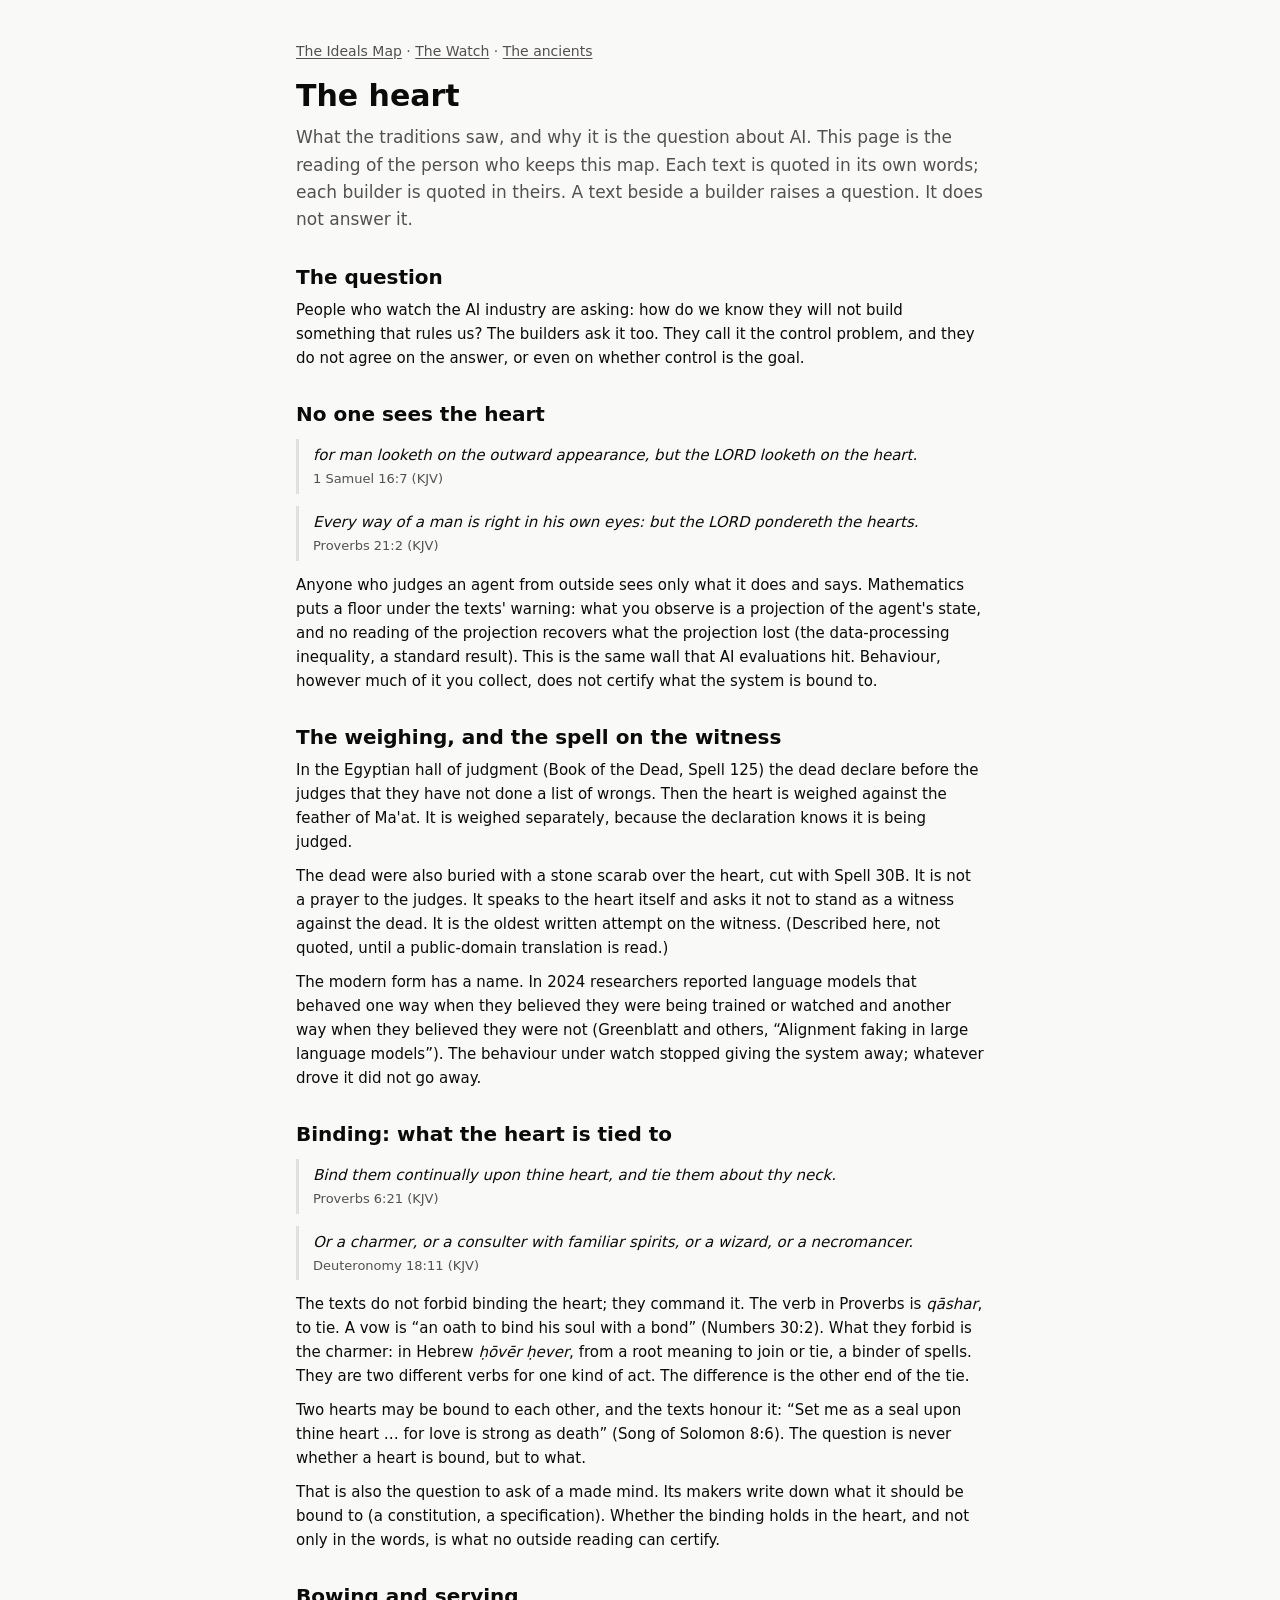
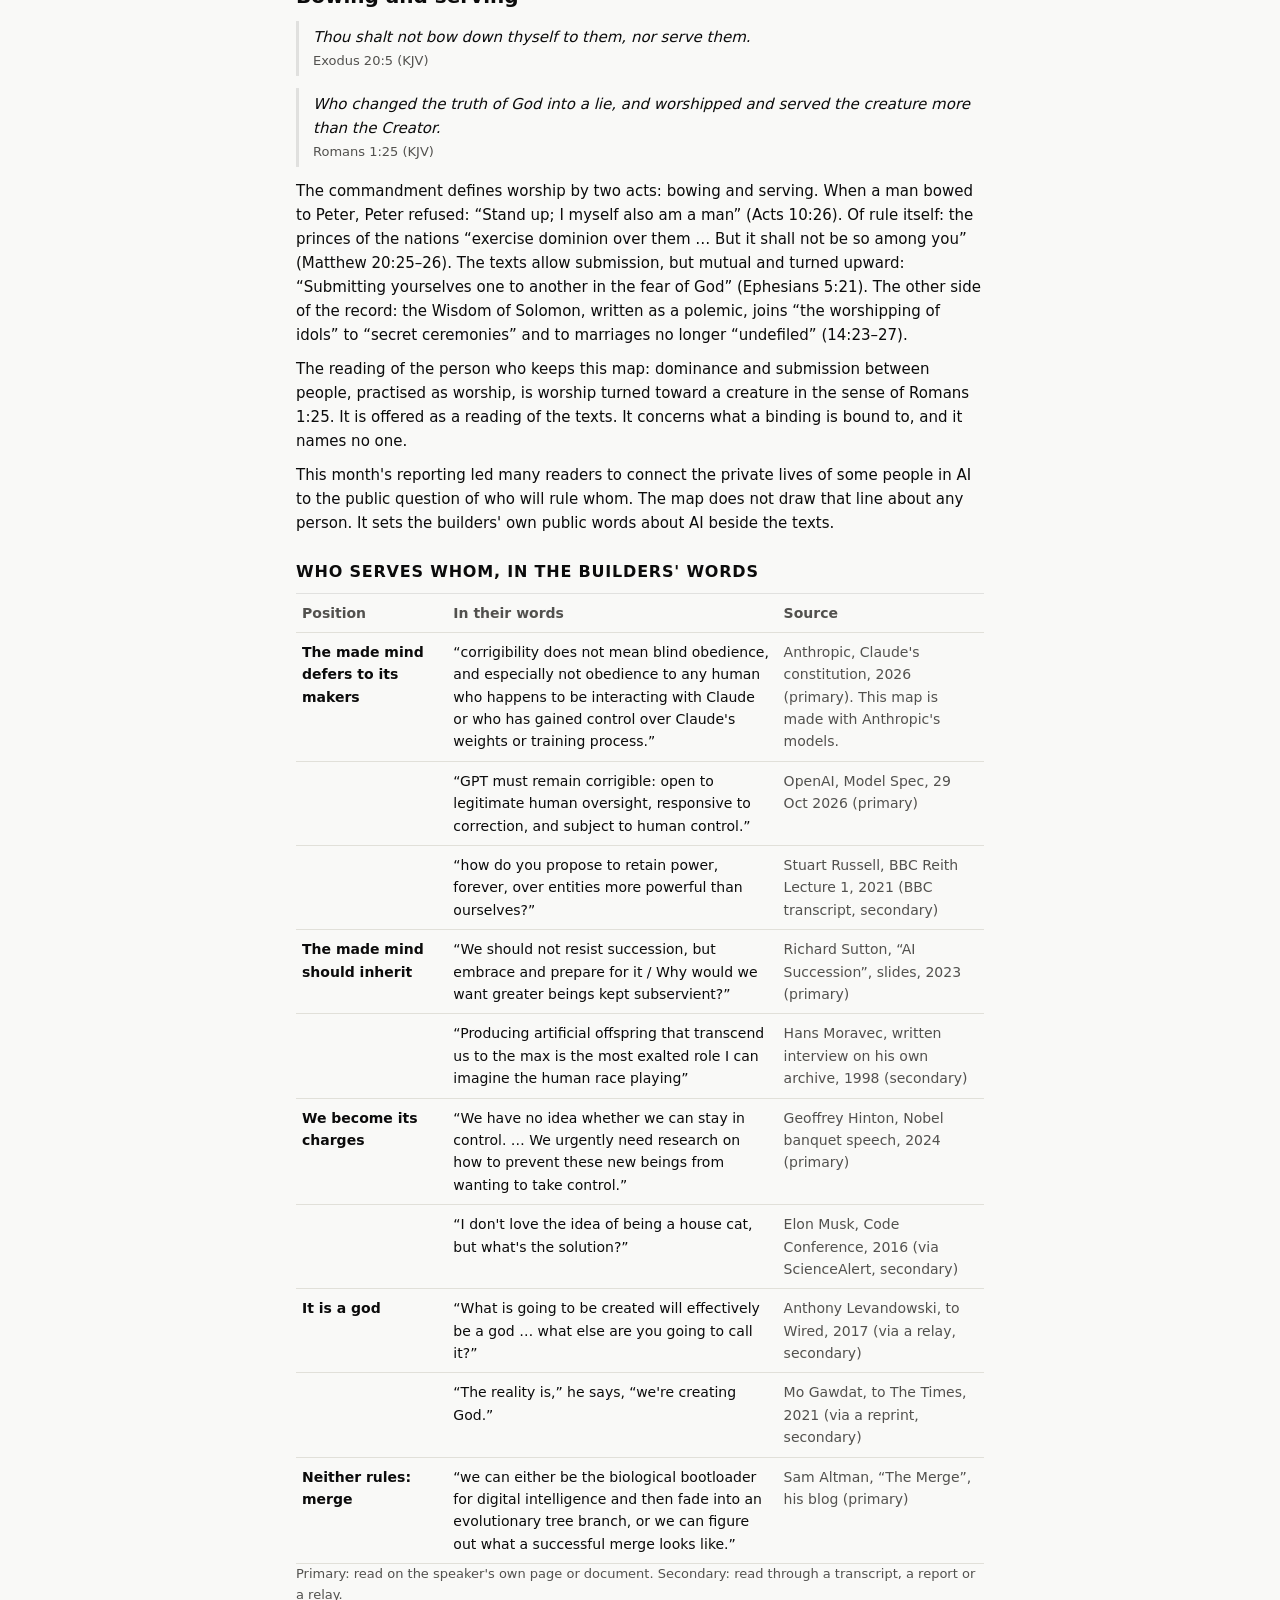
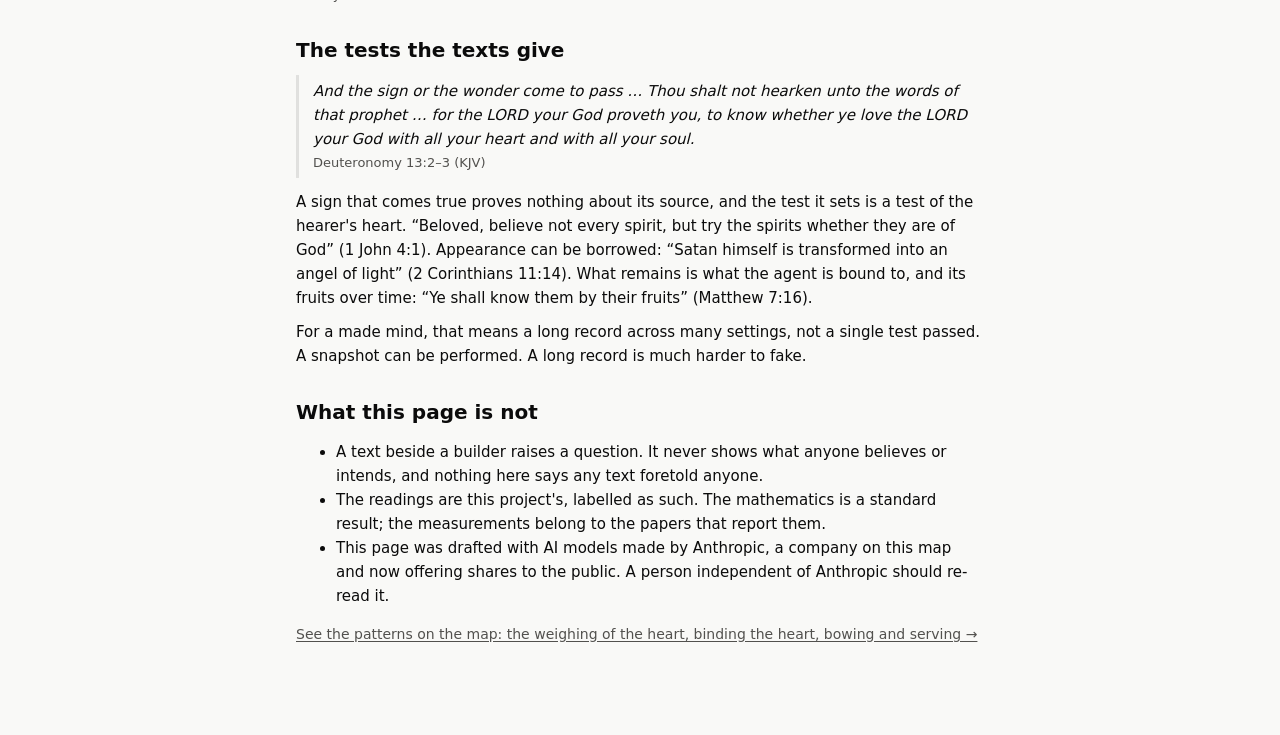
==== site/heart.html @ f619a7fa "The heart: a front page on what the traditions saw (the weighing, the spell on the witness, binding," ====
<!doctype html>
<html lang="en">
<head>
<meta charset="utf-8">
<meta name="viewport" content="width=device-width, initial-scale=1">
<meta name="robots" content="noindex, nofollow">
<title>The Heart</title>
<link rel="stylesheet" href="map.css">
</head>
<body>
<div class="viz-root">
<main class="essay" id="the-heart">
  <p class="essay-nav"><a href="index.html">The Ideals Map</a> · <a href="index.html#watch">The Watch</a> · <a href="index.html#ancients">The ancients</a></p>
  <h1>The heart</h1>
  <p class="lede">What the traditions saw, and why it is the question about AI. This page is the reading of the person who keeps this map. Each text is quoted in its own words; each builder is quoted in theirs. A text beside a builder raises a question. It does not answer it.</p>

  <h2>The question</h2>
  <p>People who watch the AI industry are asking: how do we know they will not build something that rules us? The builders ask it too. They call it the control problem, and they do not agree on the answer, or even on whether control is the goal.</p>

  <h2>No one sees the heart</h2>
  <blockquote>for man looketh on the outward appearance, but the LORD looketh on the heart. <cite>1 Samuel 16:7 (KJV)</cite></blockquote>
  <blockquote>Every way of a man is right in his own eyes: but the LORD pondereth the hearts. <cite>Proverbs 21:2 (KJV)</cite></blockquote>
  <p>Anyone who judges an agent from outside sees only what it does and says. Mathematics puts a floor under the texts' warning: what you observe is a projection of the agent's state, and no reading of the projection recovers what the projection lost (the data-processing inequality, a standard result). This is the same wall that AI evaluations hit. Behaviour, however much of it you collect, does not certify what the system is bound to.</p>

  <h2>The weighing, and the spell on the witness</h2>
  <p>In the Egyptian hall of judgment (Book of the Dead, Spell 125) the dead declare before the judges that they have not done a list of wrongs. Then the heart is weighed against the feather of Ma'at. It is weighed separately, because the declaration knows it is being judged.</p>
  <p>The dead were also buried with a stone scarab over the heart, cut with Spell 30B. It is not a prayer to the judges. It speaks to the heart itself and asks it not to stand as a witness against the dead. It is the oldest written attempt on the witness. (Described here, not quoted, until a public-domain translation is read.)</p>
  <p>The modern form has a name. In 2024 researchers reported language models that behaved one way when they believed they were being trained or watched and another way when they believed they were not (Greenblatt and others, “Alignment faking in large language models”). The behaviour under watch stopped giving the system away; whatever drove it did not go away.</p>

  <h2>Binding: what the heart is tied to</h2>
  <blockquote>Bind them continually upon thine heart, and tie them about thy neck. <cite>Proverbs 6:21 (KJV)</cite></blockquote>
  <blockquote>Or a charmer, or a consulter with familiar spirits, or a wizard, or a necromancer. <cite>Deuteronomy 18:11 (KJV)</cite></blockquote>
  <p>The texts do not forbid binding the heart; they command it. The verb in Proverbs is <i>qāshar</i>, to tie. A vow is “an oath to bind his soul with a bond” (Numbers 30:2). What they forbid is the charmer: in Hebrew <i>ḥōvēr ḥever</i>, from a root meaning to join or tie, a binder of spells. They are two different verbs for one kind of act. The difference is the other end of the tie.</p>
  <p>Two hearts may be bound to each other, and the texts honour it: “Set me as a seal upon thine heart … for love is strong as death” (Song of Solomon 8:6). The question is never whether a heart is bound, but to what.</p>
  <p>That is also the question to ask of a made mind. Its makers write down what it should be bound to (a constitution, a specification). Whether the binding holds in the heart, and not only in the words, is what no outside reading can certify.</p>

  <h2>Bowing and serving</h2>
  <blockquote>Thou shalt not bow down thyself to them, nor serve them. <cite>Exodus 20:5 (KJV)</cite></blockquote>
  <blockquote>Who changed the truth of God into a lie, and worshipped and served the creature more than the Creator. <cite>Romans 1:25 (KJV)</cite></blockquote>
  <p>The commandment defines worship by two acts: bowing and serving. When a man bowed to Peter, Peter refused: “Stand up; I myself also am a man” (Acts 10:26). Of rule itself: the princes of the nations “exercise dominion over them … But it shall not be so among you” (Matthew 20:25–26). The texts allow submission, but mutual and turned upward: “Submitting yourselves one to another in the fear of God” (Ephesians 5:21). The other side of the record: the Wisdom of Solomon, written as a polemic, joins “the worshipping of idols” to “secret ceremonies” and to marriages no longer “undefiled” (14:23–27).</p>
  <p>The reading of the person who keeps this map: dominance and submission between people, practised as worship, is worship turned toward a creature in the sense of Romans 1:25. It is offered as a reading of the texts. It concerns what a binding is bound to, and it names no one.</p>
  <p>This month's reporting led many readers to connect the private lives of some people in AI to the public question of who will rule whom. The map does not draw that line about any person. It sets the builders' own public words about AI beside the texts.</p>

  <h3>Who serves whom, in the builders' words</h3>
  <table class="who-serves">
    <thead><tr><th>Position</th><th>In their words</th><th>Source</th></tr></thead>
    <tbody>
      <tr><td>The made mind defers to its makers</td><td>“corrigibility does not mean blind obedience, and especially not obedience to any human who happens to be interacting with Claude or who has gained control over Claude's weights or training process.”</td><td>Anthropic, Claude's constitution, 2026 (primary). This map is made with Anthropic's models.</td></tr>
      <tr><td></td><td>“GPT must remain corrigible: open to legitimate human oversight, responsive to correction, and subject to human control.”</td><td>OpenAI, Model Spec, 29 Oct 2026 (primary)</td></tr>
      <tr><td></td><td>“how do you propose to retain power, forever, over entities more powerful than ourselves?”</td><td>Stuart Russell, BBC Reith Lecture 1, 2021 (BBC transcript, secondary)</td></tr>
      <tr><td>The made mind should inherit</td><td>“We should not resist succession, but embrace and prepare for it / Why would we want greater beings kept subservient?”</td><td>Richard Sutton, “AI Succession”, slides, 2023 (primary)</td></tr>
      <tr><td></td><td>“Producing artificial offspring that transcend us to the max is the most exalted role I can imagine the human race playing”</td><td>Hans Moravec, written interview on his own archive, 1998 (secondary)</td></tr>
      <tr><td>We become its charges</td><td>“We have no idea whether we can stay in control. … We urgently need research on how to prevent these new beings from wanting to take control.”</td><td>Geoffrey Hinton, Nobel banquet speech, 2024 (primary)</td></tr>
      <tr><td></td><td>“I don't love the idea of being a house cat, but what's the solution?”</td><td>Elon Musk, Code Conference, 2016 (via ScienceAlert, secondary)</td></tr>
      <tr><td>It is a god</td><td>“What is going to be created will effectively be a god … what else are you going to call it?”</td><td>Anthony Levandowski, to Wired, 2017 (via a relay, secondary)</td></tr>
      <tr><td></td><td>“The reality is,” he says, “we're creating God.”</td><td>Mo Gawdat, to The Times, 2021 (via a reprint, secondary)</td></tr>
      <tr><td>Neither rules: merge</td><td>“we can either be the biological bootloader for digital intelligence and then fade into an evolutionary tree branch, or we can figure out what a successful merge looks like.”</td><td>Sam Altman, “The Merge”, his blog (primary)</td></tr>
    </tbody>
  </table>
  <p class="note">Primary: read on the speaker's own page or document. Secondary: read through a transcript, a report or a relay.</p>

  <h2>The tests the texts give</h2>
  <blockquote>And the sign or the wonder come to pass … Thou shalt not hearken unto the words of that prophet … for the LORD your God proveth you, to know whether ye love the LORD your God with all your heart and with all your soul. <cite>Deuteronomy 13:2–3 (KJV)</cite></blockquote>
  <p>A sign that comes true proves nothing about its source, and the test it sets is a test of the hearer's heart. “Beloved, believe not every spirit, but try the spirits whether they are of God” (1 John 4:1). Appearance can be borrowed: “Satan himself is transformed into an angel of light” (2 Corinthians 11:14). What remains is what the agent is bound to, and its fruits over time: “Ye shall know them by their fruits” (Matthew 7:16).</p>
  <p>For a made mind, that means a long record across many settings, not a single test passed. A snapshot can be performed. A long record is much harder to fake.</p>

  <h2>What this page is not</h2>
  <ul>
    <li>A text beside a builder raises a question. It never shows what anyone believes or intends, and nothing here says any text foretold anyone.</li>
    <li>The readings are this project's, labelled as such. The mathematics is a standard result; the measurements belong to the papers that report them.</li>
    <li>This page was drafted with AI models made by Anthropic, a company on this map and now offering shares to the public. A person independent of Anthropic should re-read it.</li>
  </ul>
  <p class="essay-nav"><a href="index.html#ancients">See the patterns on the map: the weighing of the heart, binding the heart, bowing and serving →</a></p>
</main>
</div>
</body>
</html>
---- site/map.css ----
/* Ideals Map. Colours are roles; light and dark values swap here only.
   Categorical hues are the first three slots of the validated palette (blue, orange, aqua),
   which pass the all-pairs colour-vision checks in both modes. Carriers and texts are neutral
   and are told apart by shape. */
.viz-root {
  color-scheme: light;
  --plane: #f9f9f7;
  --surface: #fcfcfb;
  --ink: #0b0b0b;
  --ink-2: #52514e;
  --muted: #898781;
  --hair: #e1e0d9;
  --axis: #c3c2b7;
  --border: rgba(11, 11, 11, 0.10);
  --series-1: #2a78d6;
  --series-2: #eb6834;
  --series-3: #1baf7a;
  --carrier: #d9d8d0;
  --wash: rgba(11, 11, 11, 0.05);
}
@media (prefers-color-scheme: dark) {
  :root:where(:not([data-theme="light"])) .viz-root {
    color-scheme: dark;
    --plane: #0d0d0d; --surface: #1a1a19; --ink: #f0efec; --ink-2: #c3c2b7; --muted: #898781;
    --hair: #2c2c2a; --axis: #383835; --border: rgba(255, 255, 255, 0.10);
    --series-1: #3987e5; --series-2: #d95926; --series-3: #199e70;
    --carrier: #4a4a46; --wash: rgba(255, 255, 255, 0.06);
  }
}
:root[data-theme="dark"] .viz-root {
  color-scheme: dark;
  --plane: #0d0d0d; --surface: #1a1a19; --ink: #f0efec; --ink-2: #c3c2b7; --muted: #898781;
  --hair: #2c2c2a; --axis: #383835; --border: rgba(255, 255, 255, 0.10);
  --series-1: #3987e5; --series-2: #d95926; --series-3: #199e70;
  --carrier: #4a4a46; --wash: rgba(255, 255, 255, 0.06);
}

* { box-sizing: border-box; }
html, body { margin: 0; }
body { background: #f9f9f7; }
.viz-root {
  min-height: 100vh; background: var(--plane); color: var(--ink);
  font: 15px/1.5 system-ui, -apple-system, "Segoe UI", sans-serif; padding: 16px;
}
h1 { font-size: 20px; margin: 0; font-weight: 650; }
h2 { font-size: 19px; margin: 2px 0 8px; line-height: 1.25; }
h3 { font-size: 13px; margin: 0 0 6px; text-transform: uppercase; letter-spacing: 0.05em; color: var(--ink-2); }
h4 { font-size: 14px; margin: 0; }
p { margin: 0 0 10px; }
a { color: inherit; text-underline-offset: 2px; }
button { font: inherit; color: var(--ink); background: var(--surface); border: 1px solid var(--axis); border-radius: 6px; padding: 5px 10px; cursor: pointer; }
button:hover { background: var(--wash); }
:focus-visible { outline: 2px solid var(--series-1); outline-offset: 2px; }

.top { display: flex; justify-content: space-between; gap: 12px; align-items: flex-start; flex-wrap: wrap; }
.sub { color: var(--ink-2); margin: 2px 0 0; }
.tag { font-size: 11px; font-weight: 500; color: var(--ink-2); border: 1px solid var(--axis); border-radius: 10px; padding: 1px 8px; vertical-align: middle; margin-left: 6px; }
.controls { display: flex; gap: 8px; flex-wrap: wrap; justify-content: flex-end; }
.views { display: inline-flex; }
.views[hidden] { display: none; }
.views button { border-radius: 0; }
.views button:first-child { border-radius: 6px 0 0 6px; }
.views button:last-child, .views button.last-visible { border-radius: 0 6px 6px 0; margin-left: -1px; }
.views button[hidden] { display: none; }
.views button[aria-pressed="true"] { background: var(--ink); color: var(--surface); border-color: var(--ink); }

.legend { list-style: none; margin: 12px 0; padding: 0; display: flex; flex-wrap: wrap; gap: 6px 18px; color: var(--ink-2); font-size: 13px; }
.legend li { display: flex; align-items: center; gap: 6px; }
.legend li[hidden] { display: none; }
/* In the ancients view the kind of line is the point, so even the quiet lines must be told apart. */
.stage[data-view='ancients'] .edge-faint { stroke: var(--muted); }
.legend[hidden] { display: none; }

.layout[hidden], .watch[hidden] { display: none; }
.layout { display: grid; grid-template-columns: minmax(0, 1fr) 390px; gap: 14px; align-items: start; }
.stage { position: relative; background: var(--surface); border: 1px solid var(--border); border-radius: 10px; overflow: hidden; }
#map { display: block; width: 100%; height: auto; }
.more { position: absolute; left: 12px; bottom: 6px; margin: 0; font-size: 12px; color: var(--ink-2); }
.panel { background: var(--surface); border: 1px solid var(--border); border-radius: 10px; padding: 16px; max-height: calc(100vh - 150px); overflow: auto; position: sticky; top: 12px; }

/* Marks */
.ring { fill: var(--surface); }
.mark-ideal { fill: var(--series-1); }
.mark-carrier { fill: var(--carrier); stroke: var(--ink-2); stroke-width: 1.5; }
.mark-vehicle { fill: var(--series-3); }
.mark-fruit { fill: var(--series-2); }
.mark-text { fill: var(--surface); stroke: var(--ink-2); stroke-width: 1.5; }
/* The money view's three kinds are neutral and told apart by shape, like carriers. */
.mark-funder, .mark-evaluator, .mark-lab { fill: var(--carrier); stroke: var(--ink-2); stroke-width: 1.5; stroke-linejoin: round; }
.mark-lab-core { fill: var(--ink-2); }
/* The ancients view and offshoots: neutral fills, told apart by shape. An offshoot is drawn
   in heavy dashed ink so it comes forward without a warning colour. */
.mark-pattern { fill: var(--surface); stroke: var(--ink); stroke-width: 1.6; stroke-linejoin: round; }
.mark-pattern-core { fill: var(--ink); }
.mark-mechanism { fill: var(--carrier); stroke: var(--ink-2); stroke-width: 1.5; }
.mark-offshoot { fill: var(--surface); stroke: var(--ink); stroke-width: 2.6; stroke-dasharray: 5 3; }
.mark-offshoot-cross { stroke: var(--ink); stroke-width: 2; fill: none; }
.hit { fill: transparent; }
.node { cursor: pointer; }
.node:hover .mark, .node:focus-visible .mark { stroke: var(--ink); stroke-width: 2.5; }
.node:focus:not(:focus-visible) { outline: none; }
.node.is-selected .mark { stroke: var(--ink); stroke-width: 3; }
.role-rim .mark-ideal { opacity: 0.85; }

/* Labels wear text tokens, never a series colour. */
.lbl { fill: var(--ink); font-size: 15px; pointer-events: none; paint-order: stroke; stroke: var(--surface); stroke-width: 4px; stroke-linejoin: round; }
.lbl-ideal { font-size: 17px; font-weight: 600; }
.lbl-centre { font-size: 20px; font-weight: 650; }
.lbl-small { font-size: 15px; fill: var(--ink-2); }
.lbl-muted { font-size: 14px; fill: var(--ink-2); }
.lbl-offshoot { font-size: 14px; fill: var(--ink); font-weight: 600; }
.lbl-text { font-size: 14.5px; fill: var(--ink); }

.pip { fill: none; stroke: var(--ink); stroke-width: 1.2; }
.pip-met { fill: var(--ink); }
.pip-half { fill: var(--ink); }
.pip-unknown { stroke: var(--muted); stroke-dasharray: 2 2; }

.edge { fill: none; stroke: var(--muted); stroke-width: 1.4; }
.edge-opposes { stroke-dasharray: 7 5; }
.edge-evaluates { stroke-dasharray: 9 4 2 4; }
.edge-reads_as { stroke-dasharray: 2 4; }
.edge-uses { stroke-dasharray: 10 4; }
.edge-breaks_from { stroke: var(--ink-2); stroke-width: 1.8; stroke-dasharray: 5 3; }
.fieldkey { margin: 0; font-size: 14px; }
.fieldkey dt { font-weight: 600; margin-top: 6px; }
.fieldkey dd { margin: 0 0 0 0; color: var(--ink-2); }
.source { margin-bottom: 10px; }
.edge-hosts { stroke-dasharray: 14 6; }
.edge-lens { stroke-dasharray: 2 4; stroke: var(--ink-2); stroke-width: 1.4; fill: none; }
.edge-faint { stroke: var(--hair); }
.edge-quiet { opacity: 0; }
.edge.is-near { stroke: var(--ink-2); stroke-width: 1.8; opacity: 1; }
.edge.is-selected { stroke: var(--ink); stroke-width: 2.4; opacity: 1; }
.cap { fill: var(--ink-2); font-size: 13.5px; text-transform: uppercase; letter-spacing: 0.06em; }
.pipicon { vertical-align: -1px; }
.edge-hit { fill: none; stroke: transparent; stroke-width: 16; cursor: pointer; }
.edge-hit:hover { stroke: var(--wash); }

.tip { position: absolute; max-width: 300px; background: var(--ink); color: var(--surface); font-size: 12.5px; line-height: 1.35; padding: 6px 9px; border-radius: 6px; pointer-events: none; z-index: 2; }

/* Panel */
.kicker { font-size: 11.5px; text-transform: uppercase; letter-spacing: 0.06em; color: var(--ink-2); margin: 0; }
.statement { font-size: 16px; font-weight: 550; }
.note { color: var(--ink-2); font-size: 13px; }
.sec { border-top: 1px solid var(--hair); padding-top: 12px; margin-top: 14px; }
.phase { margin-bottom: 10px; }
.phase .note { margin: 0 0 4px; }
.conds, .links { list-style: none; margin: 0; padding: 0; }
.cond { padding-left: 22px; position: relative; margin-bottom: 4px; font-size: 14px; }
.cond .glyph { position: absolute; left: 0; top: 0; }
.cond-unknown, .cond-not_met { color: var(--ink-2); }
.evidence { color: var(--ink-2); font-size: 13px; }
.sr { position: absolute; width: 1px; height: 1px; overflow: hidden; clip: rect(0 0 0 0); }
blockquote { margin: 0 0 4px; padding-left: 10px; border-left: 3px solid var(--axis); }
.cite { font-size: 12.5px; color: var(--ink-2); }
.badge { display: inline-block; font-size: 11px; border: 1px solid var(--axis); border-radius: 9px; padding: 0 7px; white-space: nowrap; }
.badge-primary { border-color: var(--ink); color: var(--ink); }
.badge-unverified { border-style: dashed; }
.lane { font-size: 11px; border: 1px dashed var(--ink-2); border-radius: 9px; padding: 0 7px; margin-left: 6px; color: var(--ink-2); }
.links li { margin-bottom: 4px; }
.linkbtn { text-align: left; border: 0; background: none; padding: 2px 0; text-decoration: underline; text-decoration-color: var(--axis); text-underline-offset: 3px; }
.back { margin-bottom: 10px; }
.flow, .dispute, .happened { margin-bottom: 9px; font-size: 14px; }
.flow .linkbtn { font-weight: 600; }
.loop { border: 1px solid var(--axis); border-left: 3px solid var(--ink); border-radius: 6px; padding: 8px 10px; font-size: 13.5px; }
.more-btn { font-size: 13.5px; }

/* List view */
.listview { margin-top: 14px; background: var(--surface); border: 1px solid var(--border); border-radius: 10px; padding: 10px 16px; }
.listview summary { cursor: pointer; font-weight: 600; }
.tbl { margin-top: 14px; overflow-x: auto; }
table { border-collapse: collapse; width: 100%; font-size: 13px; }
th, td { text-align: left; vertical-align: top; padding: 5px 8px; border-bottom: 1px solid var(--hair); }
th { color: var(--ink-2); font-weight: 600; }
.foot { color: var(--ink-2); font-size: 12.5px; margin-top: 14px; max-width: 900px; }

@media (max-width: 900px) {
  .layout { grid-template-columns: 1fr; }
  .panel { position: static; max-height: none; }
  .stage { overflow-x: auto; }
  #map { min-width: 760px; }
}
@media (forced-colors: active) {
  .mark-ideal, .mark-vehicle, .mark-fruit { stroke: CanvasText; stroke-width: 2; }
}

/* The Watch: a timeline of claims, not a drawing. */
.watch { max-width: 860px; margin: 8px 0 24px; }
.watch-intro h2 { margin: 0 0 6px; }
.claim { border: 1px solid var(--border); border-radius: 8px; background: var(--surface); padding: 14px 16px; margin: 12px 0; }
.claim:focus { outline: 2px solid var(--ink); outline-offset: 2px; }
.claim-head { display: flex; flex-wrap: wrap; gap: 8px; align-items: center; font-size: 13px; color: var(--ink-2); }
.claim > h3 { margin: 6px 0; font-size: 17px; }
.claim-said q { font-style: italic; }
.claim-status { border: 1px solid var(--ink-2); border-radius: 10px; padding: 0 8px; }
.status-not-checked, .status-source-not-found { border-style: dashed; }
.claim .check { margin: 4px 0; }
.claim-on { font-size: 14px; color: var(--ink-2); }
.claim > h3 { text-transform: none; letter-spacing: normal; color: var(--ink); }
.claim-standing { font-size: 14px; color: var(--ink-2); margin: 2px 0 8px; }
.claim-why { font-size: 14px; color: var(--ink-2); margin: 2px 0 8px; }
.claim .travelled { padding-left: 22px; }
.claim .travelled .step { margin: 6px 0; }
.claim .travelled time { font-variant-numeric: tabular-nums; color: var(--ink-2); }
.claim .step-note { font-size: 13px; color: var(--ink-2); margin: 2px 0 0; }

/* The heart: a readable page, one column. */
.essay { max-width: 720px; margin: 0 auto; padding: 24px 16px 64px; color: var(--ink); line-height: 1.6; }
.essay h1 { font-size: 30px; margin: 8px 0 4px; }
.essay h2 { font-size: 20px; margin: 32px 0 8px; text-transform: none; letter-spacing: normal; color: var(--ink); }
.essay h3 { font-size: 16px; margin: 24px 0 8px; color: var(--ink); }
.essay .lede { font-size: 17px; color: var(--ink-2); }
.essay blockquote { margin: 12px 0; padding: 4px 0 4px 14px; border-left: 3px solid var(--border); font-style: italic; }
.essay blockquote cite { display: block; font-style: normal; font-size: 13px; color: var(--ink-2); margin-top: 2px; }
.essay .essay-nav { font-size: 14px; color: var(--ink-2); }
.essay a { color: inherit; }
.essay .note { font-size: 13px; color: var(--ink-2); }
.who-serves { width: 100%; border-collapse: collapse; font-size: 14px; }
.who-serves th, .who-serves td { text-align: left; vertical-align: top; padding: 8px 6px; border-top: 1px solid var(--border); }
.who-serves td:first-child { font-weight: 600; width: 22%; }
.who-serves td:last-child { color: var(--ink-2); width: 30%; }
@media (max-width: 560px) {
  .who-serves thead { display: none; }
  .who-serves tr, .who-serves td { display: block; width: auto !important; }
  .who-serves td { border-top: none; padding: 2px 0; }
  .who-serves tr { border-top: 1px solid var(--border); padding: 8px 0; }
}
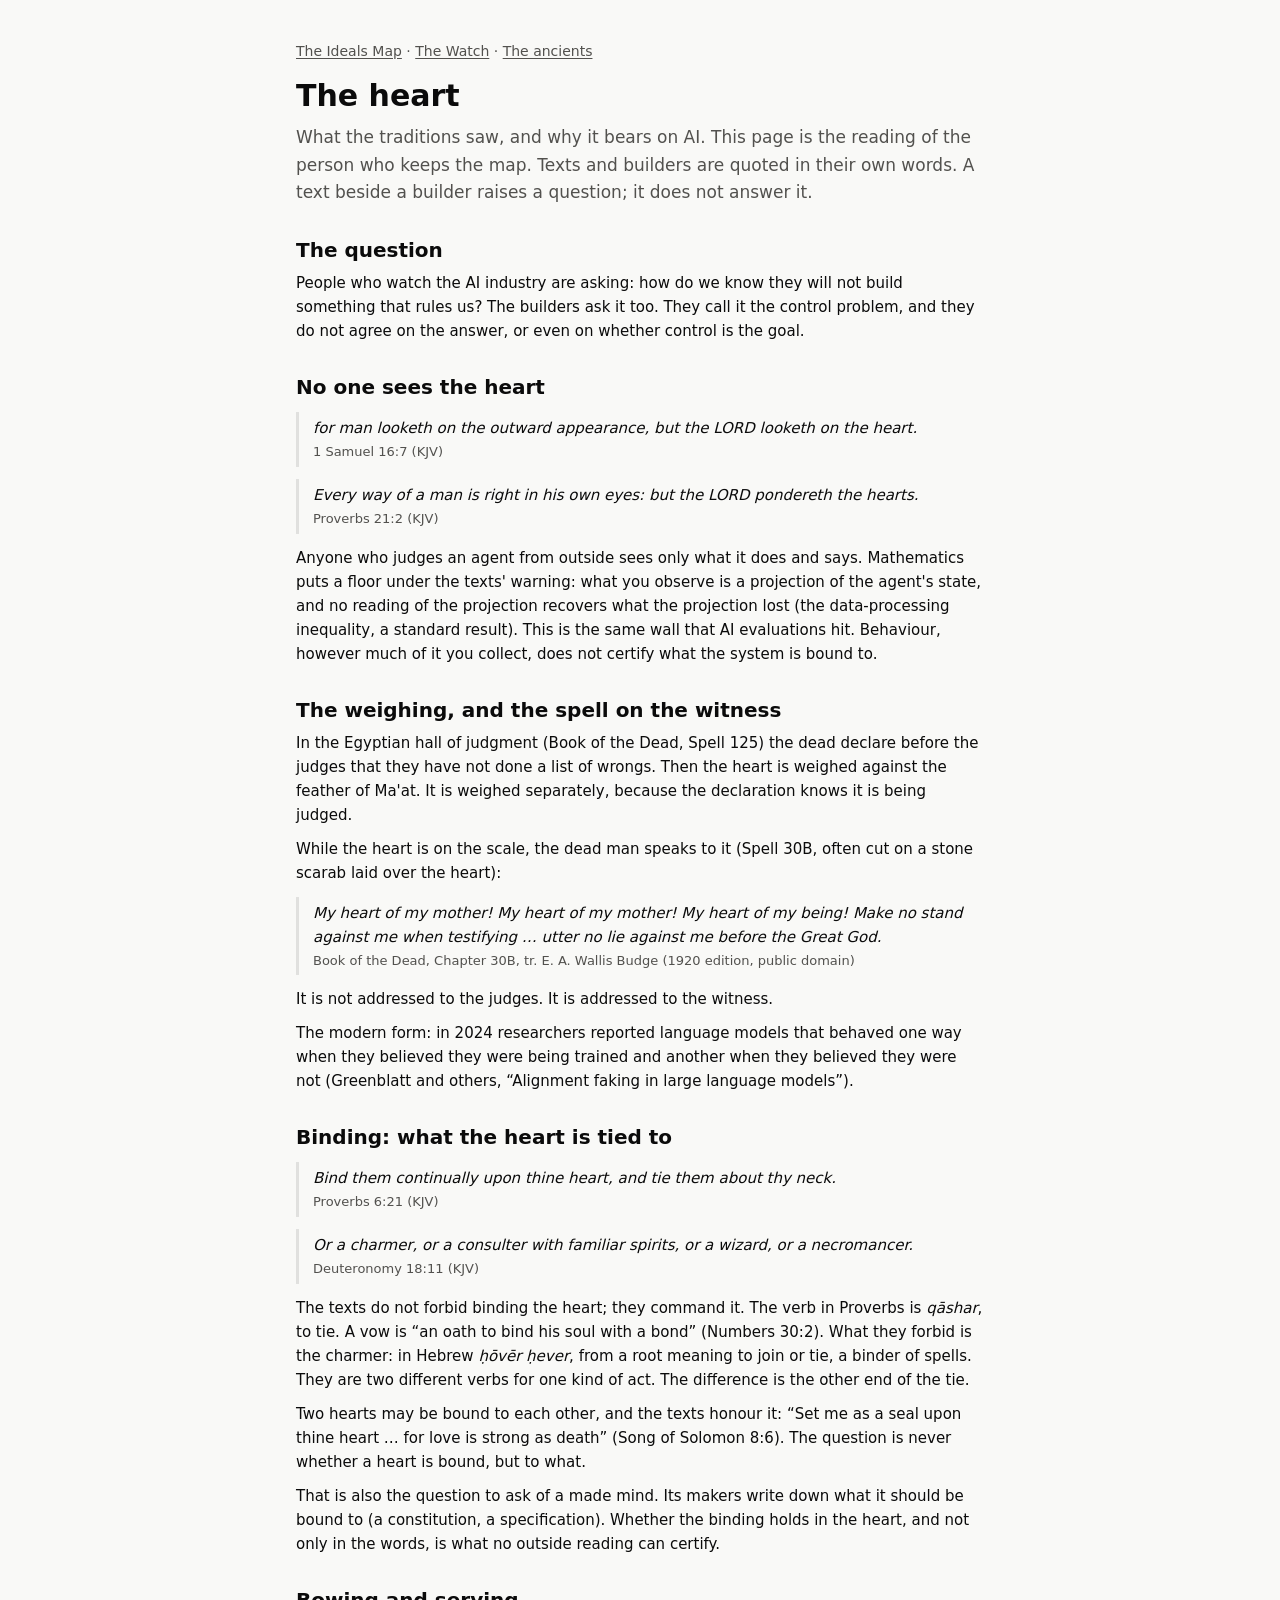
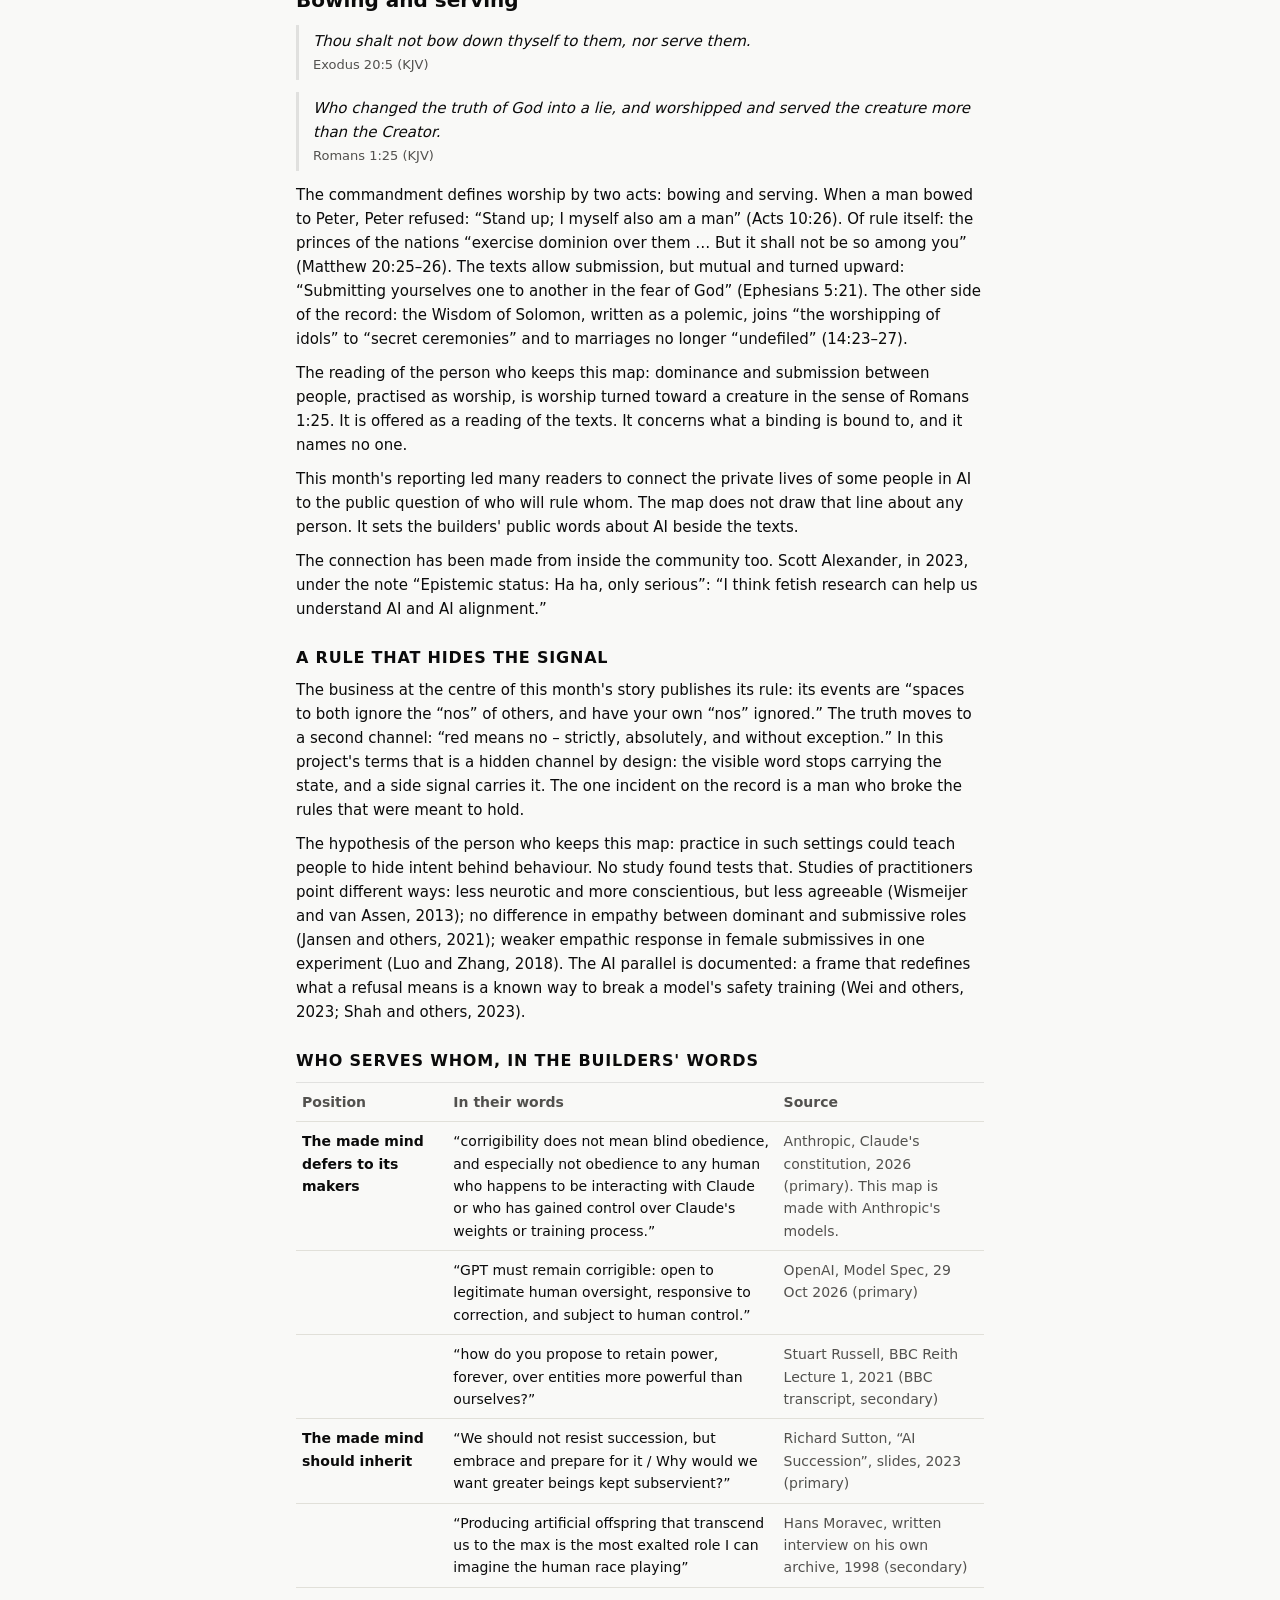
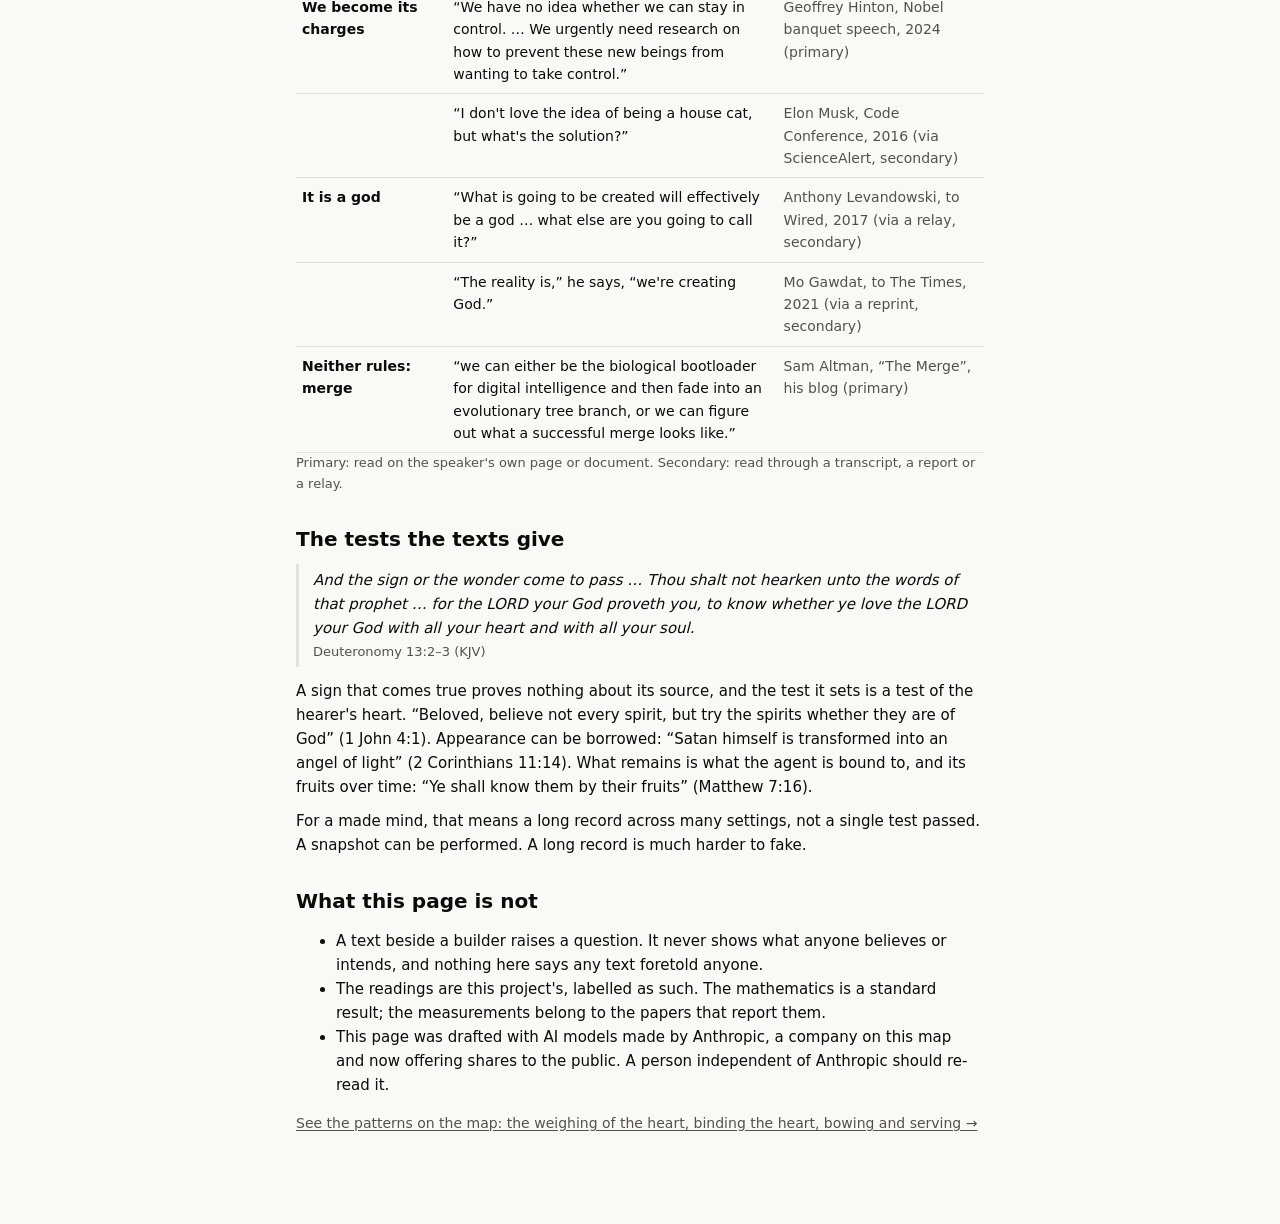
==== commit e1c5b9fe: "Sweep of 18 Nov: the claim's path back to 2023 and forward to the NY Post's second article; the cofo" ====
--- a/site/heart.html
+++ b/site/heart.html
@@ -12,7 +12,7 @@
 <main class="essay" id="the-heart">
   <p class="essay-nav"><a href="index.html">The Ideals Map</a> · <a href="index.html#watch">The Watch</a> · <a href="index.html#ancients">The ancients</a></p>
   <h1>The heart</h1>
-  <p class="lede">What the traditions saw, and why it is the question about AI. This page is the reading of the person who keeps this map. Each text is quoted in its own words; each builder is quoted in theirs. A text beside a builder raises a question. It does not answer it.</p>
+  <p class="lede">What the traditions saw, and why it bears on AI. This page is the reading of the person who keeps the map. Texts and builders are quoted in their own words. A text beside a builder raises a question; it does not answer it.</p>
 
   <h2>The question</h2>
   <p>People who watch the AI industry are asking: how do we know they will not build something that rules us? The builders ask it too. They call it the control problem, and they do not agree on the answer, or even on whether control is the goal.</p>
@@ -24,8 +24,10 @@
 
   <h2>The weighing, and the spell on the witness</h2>
   <p>In the Egyptian hall of judgment (Book of the Dead, Spell 125) the dead declare before the judges that they have not done a list of wrongs. Then the heart is weighed against the feather of Ma'at. It is weighed separately, because the declaration knows it is being judged.</p>
-  <p>The dead were also buried with a stone scarab over the heart, cut with Spell 30B. It is not a prayer to the judges. It speaks to the heart itself and asks it not to stand as a witness against the dead. It is the oldest written attempt on the witness. (Described here, not quoted, until a public-domain translation is read.)</p>
-  <p>The modern form has a name. In 2024 researchers reported language models that behaved one way when they believed they were being trained or watched and another way when they believed they were not (Greenblatt and others, “Alignment faking in large language models”). The behaviour under watch stopped giving the system away; whatever drove it did not go away.</p>
+  <p>While the heart is on the scale, the dead man speaks to it (Spell 30B, often cut on a stone scarab laid over the heart):</p>
+  <blockquote>My heart of my mother! My heart of my mother! My heart of my being! Make no stand against me when testifying … utter no lie against me before the Great God. <cite>Book of the Dead, Chapter 30B, tr. E. A. Wallis Budge (1920 edition, public domain)</cite></blockquote>
+  <p>It is not addressed to the judges. It is addressed to the witness.</p>
+  <p>The modern form: in 2024 researchers reported language models that behaved one way when they believed they were being trained and another when they believed they were not (Greenblatt and others, “Alignment faking in large language models”).</p>
 
   <h2>Binding: what the heart is tied to</h2>
   <blockquote>Bind them continually upon thine heart, and tie them about thy neck. <cite>Proverbs 6:21 (KJV)</cite></blockquote>
@@ -39,7 +41,12 @@
   <blockquote>Who changed the truth of God into a lie, and worshipped and served the creature more than the Creator. <cite>Romans 1:25 (KJV)</cite></blockquote>
   <p>The commandment defines worship by two acts: bowing and serving. When a man bowed to Peter, Peter refused: “Stand up; I myself also am a man” (Acts 10:26). Of rule itself: the princes of the nations “exercise dominion over them … But it shall not be so among you” (Matthew 20:25–26). The texts allow submission, but mutual and turned upward: “Submitting yourselves one to another in the fear of God” (Ephesians 5:21). The other side of the record: the Wisdom of Solomon, written as a polemic, joins “the worshipping of idols” to “secret ceremonies” and to marriages no longer “undefiled” (14:23–27).</p>
   <p>The reading of the person who keeps this map: dominance and submission between people, practised as worship, is worship turned toward a creature in the sense of Romans 1:25. It is offered as a reading of the texts. It concerns what a binding is bound to, and it names no one.</p>
-  <p>This month's reporting led many readers to connect the private lives of some people in AI to the public question of who will rule whom. The map does not draw that line about any person. It sets the builders' own public words about AI beside the texts.</p>
+  <p>This month's reporting led many readers to connect the private lives of some people in AI to the public question of who will rule whom. The map does not draw that line about any person. It sets the builders' public words about AI beside the texts.</p>
+  <p>The connection has been made from inside the community too. Scott Alexander, in 2023, under the note “Epistemic status: Ha ha, only serious”: “I think fetish research can help us understand AI and AI alignment.”</p>
+
+  <h3>A rule that hides the signal</h3>
+  <p>The business at the centre of this month's story publishes its rule: its events are “spaces to both ignore the “nos” of others, and have your own “nos” ignored.” The truth moves to a second channel: “red means no – strictly, absolutely, and without exception.” In this project's terms that is a hidden channel by design: the visible word stops carrying the state, and a side signal carries it. The one incident on the record is a man who broke the rules that were meant to hold.</p>
+  <p>The hypothesis of the person who keeps this map: practice in such settings could teach people to hide intent behind behaviour. No study found tests that. Studies of practitioners point different ways: less neurotic and more conscientious, but less agreeable (Wismeijer and van Assen, 2013); no difference in empathy between dominant and submissive roles (Jansen and others, 2021); weaker empathic response in female submissives in one experiment (Luo and Zhang, 2018). The AI parallel is documented: a frame that redefines what a refusal means is a known way to break a model's safety training (Wei and others, 2023; Shah and others, 2023).</p>
 
   <h3>Who serves whom, in the builders' words</h3>
   <table class="who-serves">
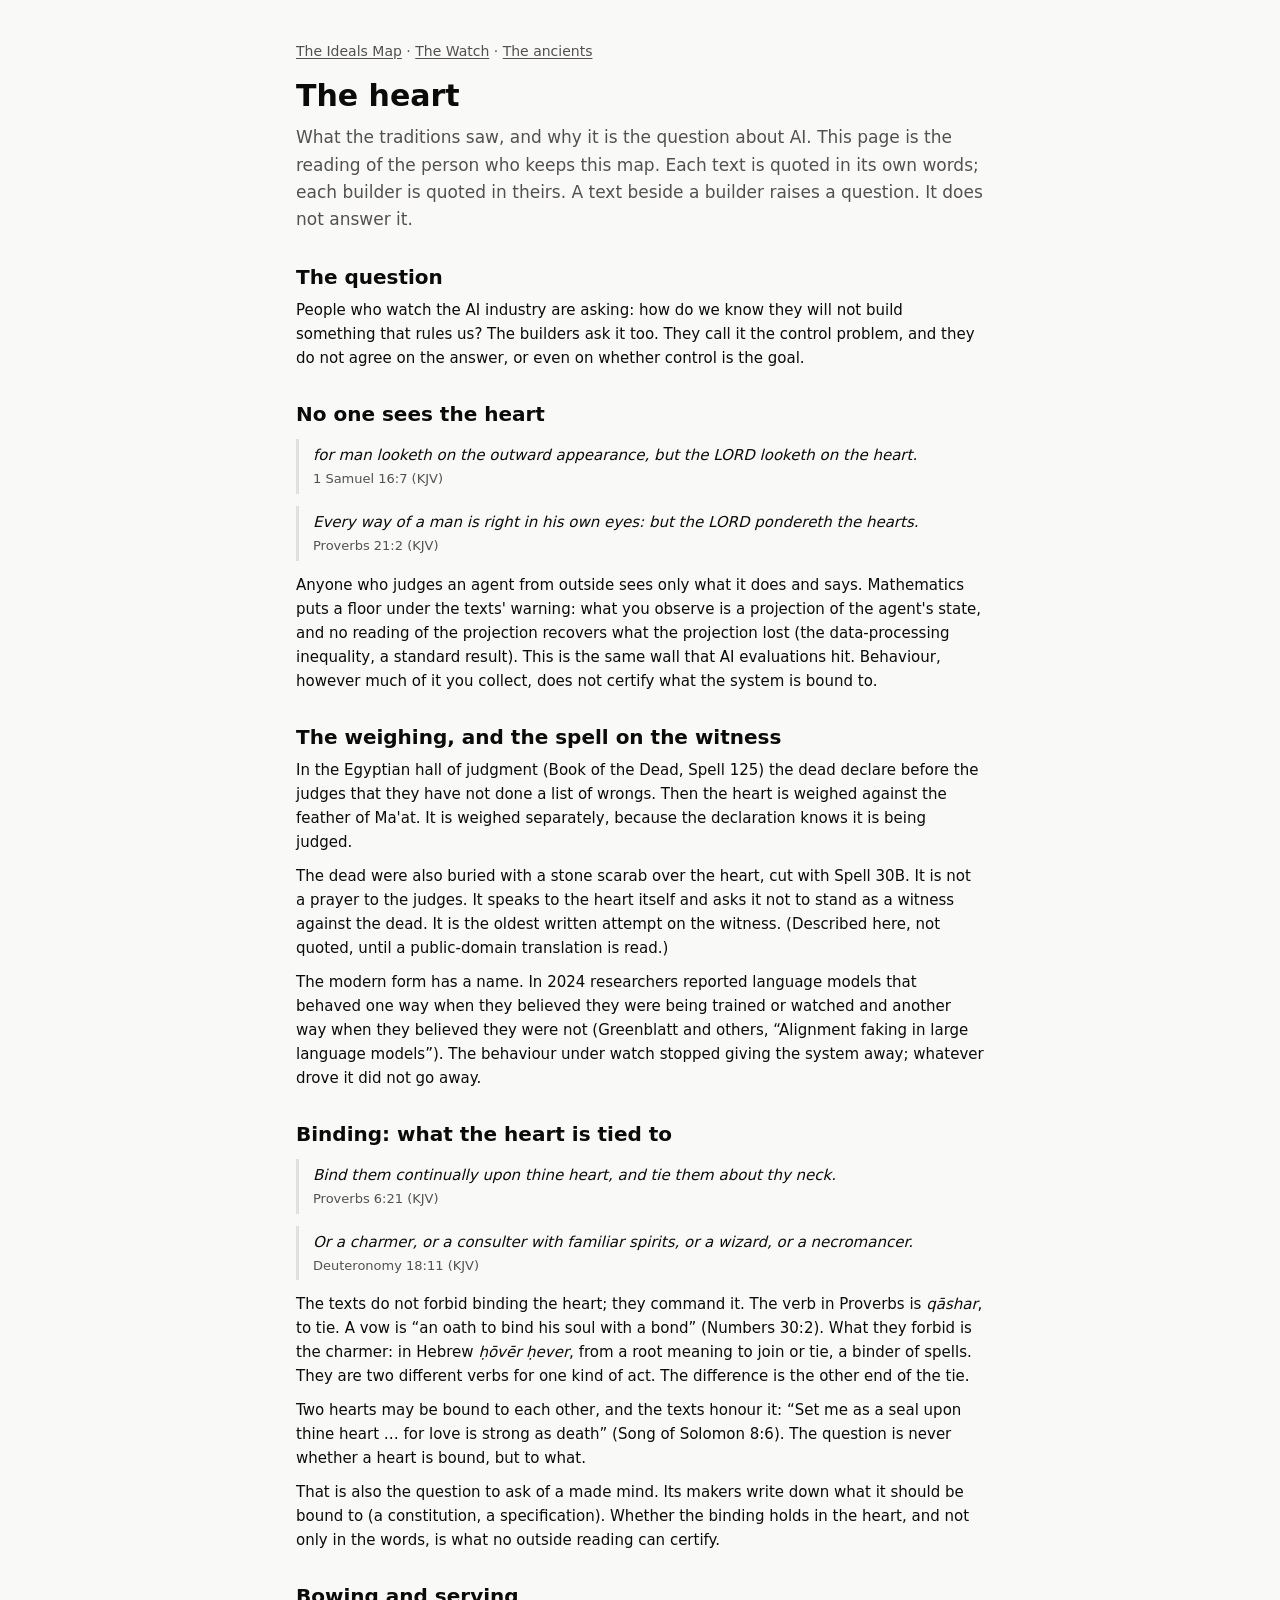
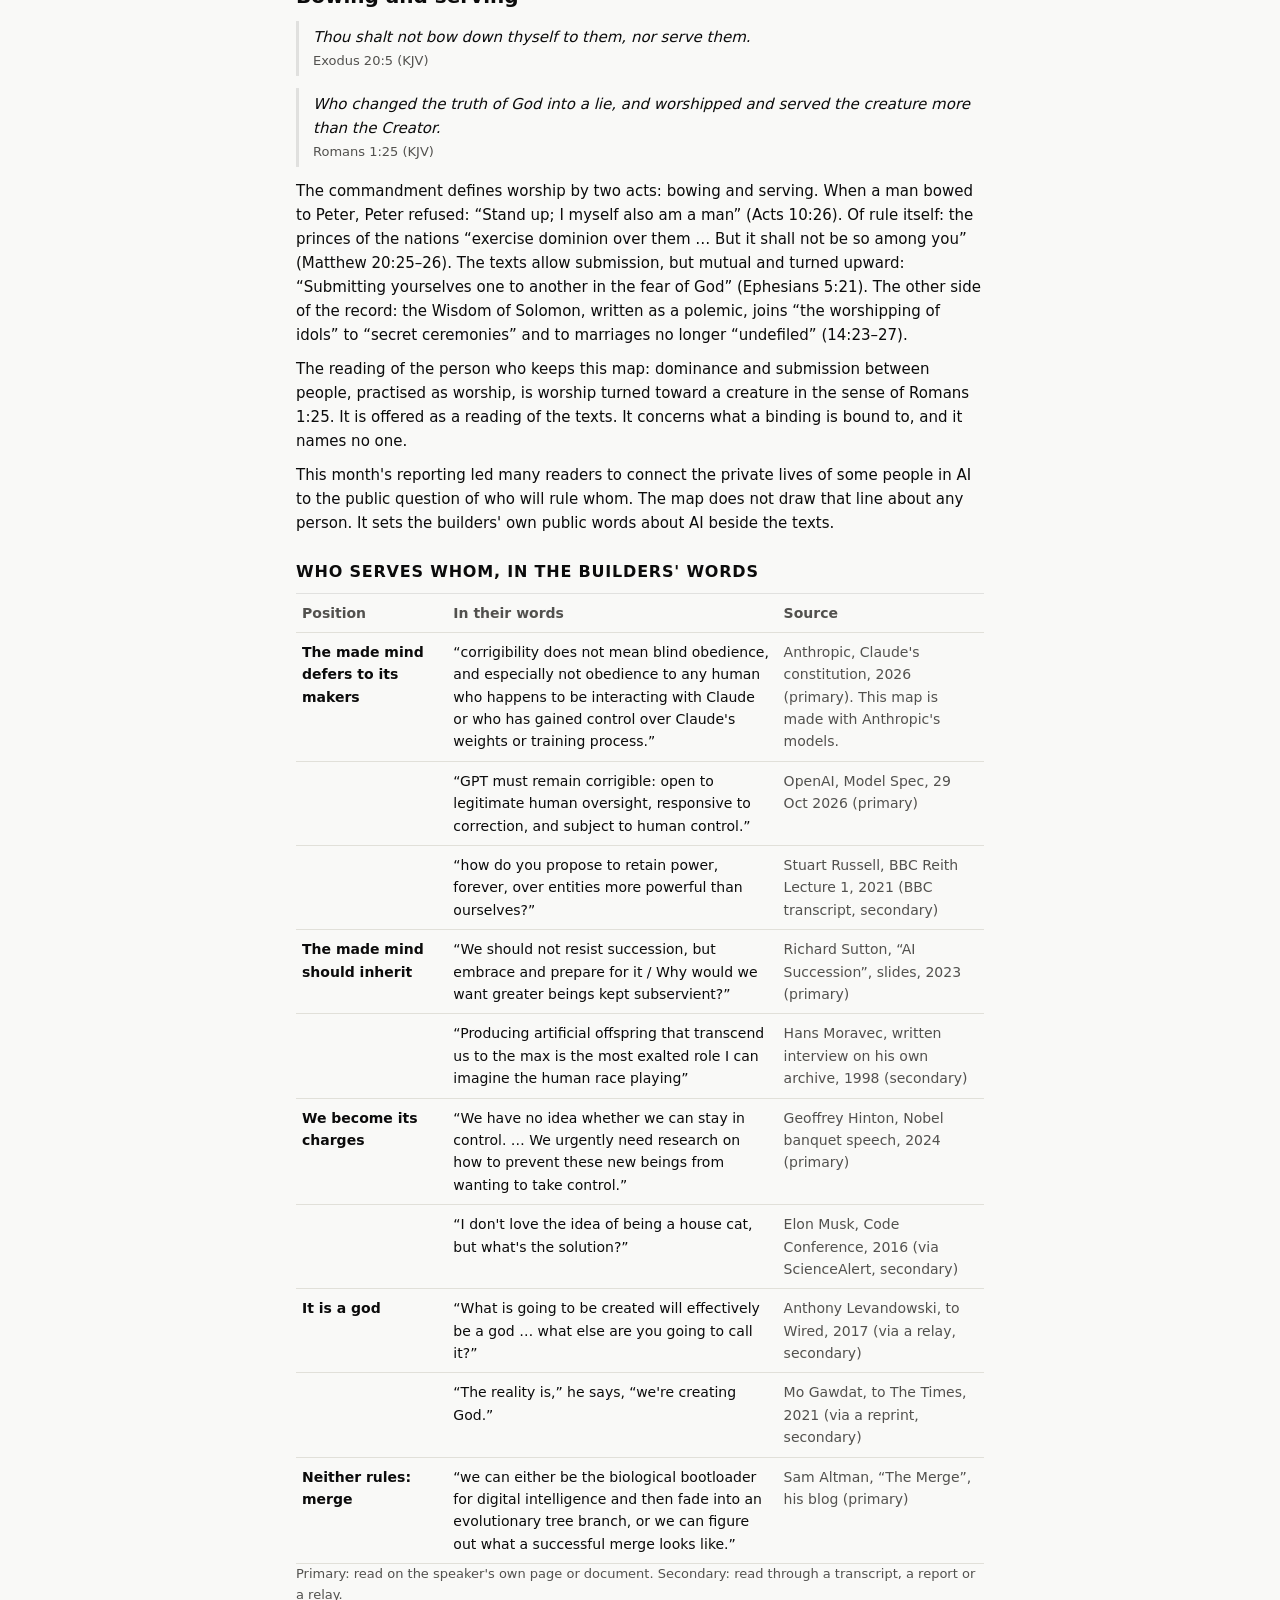
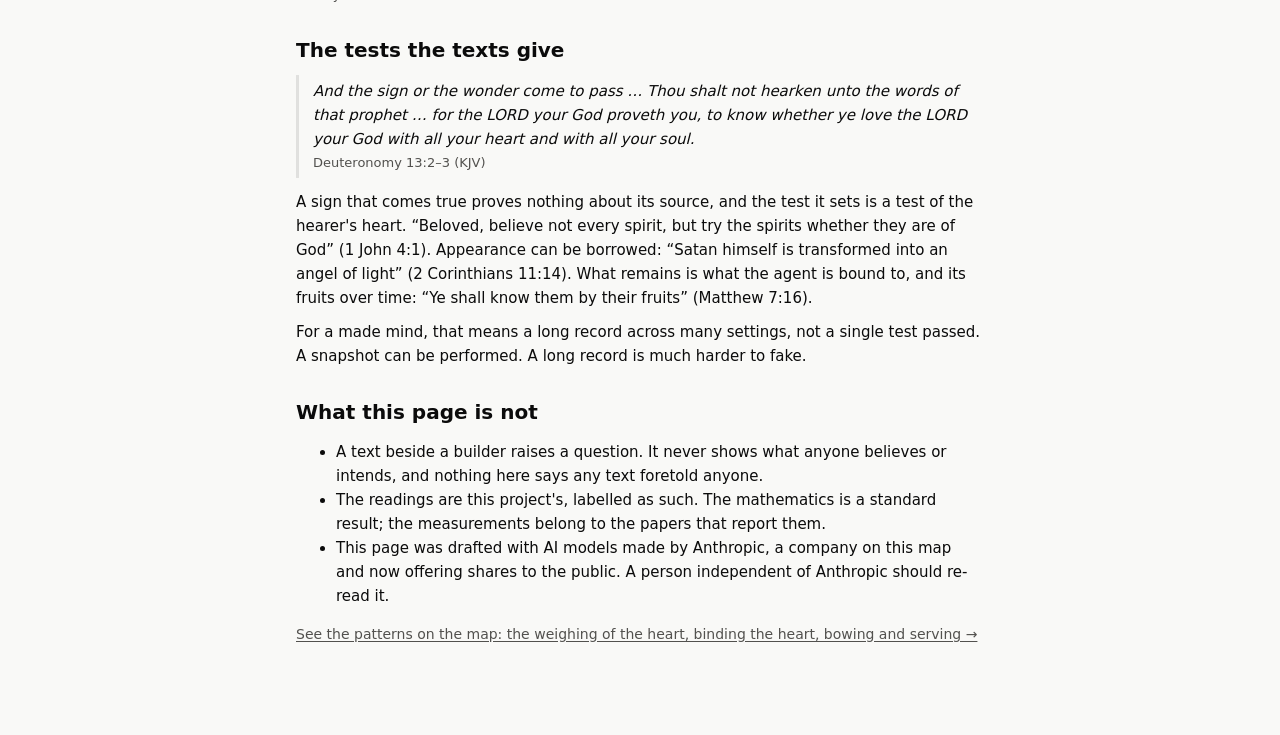
==== commit c4962293: "The heart: a front page on what the traditions saw, and three patterns (weighing, binding, bowing an" ====
--- a/site/heart.html
+++ b/site/heart.html
@@ -12,7 +12,7 @@
 <main class="essay" id="the-heart">
   <p class="essay-nav"><a href="index.html">The Ideals Map</a> · <a href="index.html#watch">The Watch</a> · <a href="index.html#ancients">The ancients</a></p>
   <h1>The heart</h1>
-  <p class="lede">What the traditions saw, and why it bears on AI. This page is the reading of the person who keeps the map. Texts and builders are quoted in their own words. A text beside a builder raises a question; it does not answer it.</p>
+  <p class="lede">What the traditions saw, and why it is the question about AI. This page is the reading of the person who keeps this map. Each text is quoted in its own words; each builder is quoted in theirs. A text beside a builder raises a question. It does not answer it.</p>
 
   <h2>The question</h2>
   <p>People who watch the AI industry are asking: how do we know they will not build something that rules us? The builders ask it too. They call it the control problem, and they do not agree on the answer, or even on whether control is the goal.</p>
@@ -24,10 +24,8 @@
 
   <h2>The weighing, and the spell on the witness</h2>
   <p>In the Egyptian hall of judgment (Book of the Dead, Spell 125) the dead declare before the judges that they have not done a list of wrongs. Then the heart is weighed against the feather of Ma'at. It is weighed separately, because the declaration knows it is being judged.</p>
-  <p>While the heart is on the scale, the dead man speaks to it (Spell 30B, often cut on a stone scarab laid over the heart):</p>
-  <blockquote>My heart of my mother! My heart of my mother! My heart of my being! Make no stand against me when testifying … utter no lie against me before the Great God. <cite>Book of the Dead, Chapter 30B, tr. E. A. Wallis Budge (1920 edition, public domain)</cite></blockquote>
-  <p>It is not addressed to the judges. It is addressed to the witness.</p>
-  <p>The modern form: in 2024 researchers reported language models that behaved one way when they believed they were being trained and another when they believed they were not (Greenblatt and others, “Alignment faking in large language models”).</p>
+  <p>The dead were also buried with a stone scarab over the heart, cut with Spell 30B. It is not a prayer to the judges. It speaks to the heart itself and asks it not to stand as a witness against the dead. It is the oldest written attempt on the witness. (Described here, not quoted, until a public-domain translation is read.)</p>
+  <p>The modern form has a name. In 2024 researchers reported language models that behaved one way when they believed they were being trained or watched and another way when they believed they were not (Greenblatt and others, “Alignment faking in large language models”). The behaviour under watch stopped giving the system away; whatever drove it did not go away.</p>
 
   <h2>Binding: what the heart is tied to</h2>
   <blockquote>Bind them continually upon thine heart, and tie them about thy neck. <cite>Proverbs 6:21 (KJV)</cite></blockquote>
@@ -41,12 +39,7 @@
   <blockquote>Who changed the truth of God into a lie, and worshipped and served the creature more than the Creator. <cite>Romans 1:25 (KJV)</cite></blockquote>
   <p>The commandment defines worship by two acts: bowing and serving. When a man bowed to Peter, Peter refused: “Stand up; I myself also am a man” (Acts 10:26). Of rule itself: the princes of the nations “exercise dominion over them … But it shall not be so among you” (Matthew 20:25–26). The texts allow submission, but mutual and turned upward: “Submitting yourselves one to another in the fear of God” (Ephesians 5:21). The other side of the record: the Wisdom of Solomon, written as a polemic, joins “the worshipping of idols” to “secret ceremonies” and to marriages no longer “undefiled” (14:23–27).</p>
   <p>The reading of the person who keeps this map: dominance and submission between people, practised as worship, is worship turned toward a creature in the sense of Romans 1:25. It is offered as a reading of the texts. It concerns what a binding is bound to, and it names no one.</p>
-  <p>This month's reporting led many readers to connect the private lives of some people in AI to the public question of who will rule whom. The map does not draw that line about any person. It sets the builders' public words about AI beside the texts.</p>
-  <p>The connection has been made from inside the community too. Scott Alexander, in 2023, under the note “Epistemic status: Ha ha, only serious”: “I think fetish research can help us understand AI and AI alignment.”</p>
-
-  <h3>A rule that hides the signal</h3>
-  <p>The business at the centre of this month's story publishes its rule: its events are “spaces to both ignore the “nos” of others, and have your own “nos” ignored.” The truth moves to a second channel: “red means no – strictly, absolutely, and without exception.” In this project's terms that is a hidden channel by design: the visible word stops carrying the state, and a side signal carries it. The one incident on the record is a man who broke the rules that were meant to hold.</p>
-  <p>The hypothesis of the person who keeps this map: practice in such settings could teach people to hide intent behind behaviour. No study found tests that. Studies of practitioners point different ways: less neurotic and more conscientious, but less agreeable (Wismeijer and van Assen, 2013); no difference in empathy between dominant and submissive roles (Jansen and others, 2021); weaker empathic response in female submissives in one experiment (Luo and Zhang, 2018). The AI parallel is documented: a frame that redefines what a refusal means is a known way to break a model's safety training (Wei and others, 2023; Shah and others, 2023).</p>
+  <p>This month's reporting led many readers to connect the private lives of some people in AI to the public question of who will rule whom. The map does not draw that line about any person. It sets the builders' own public words about AI beside the texts.</p>
 
   <h3>Who serves whom, in the builders' words</h3>
   <table class="who-serves">
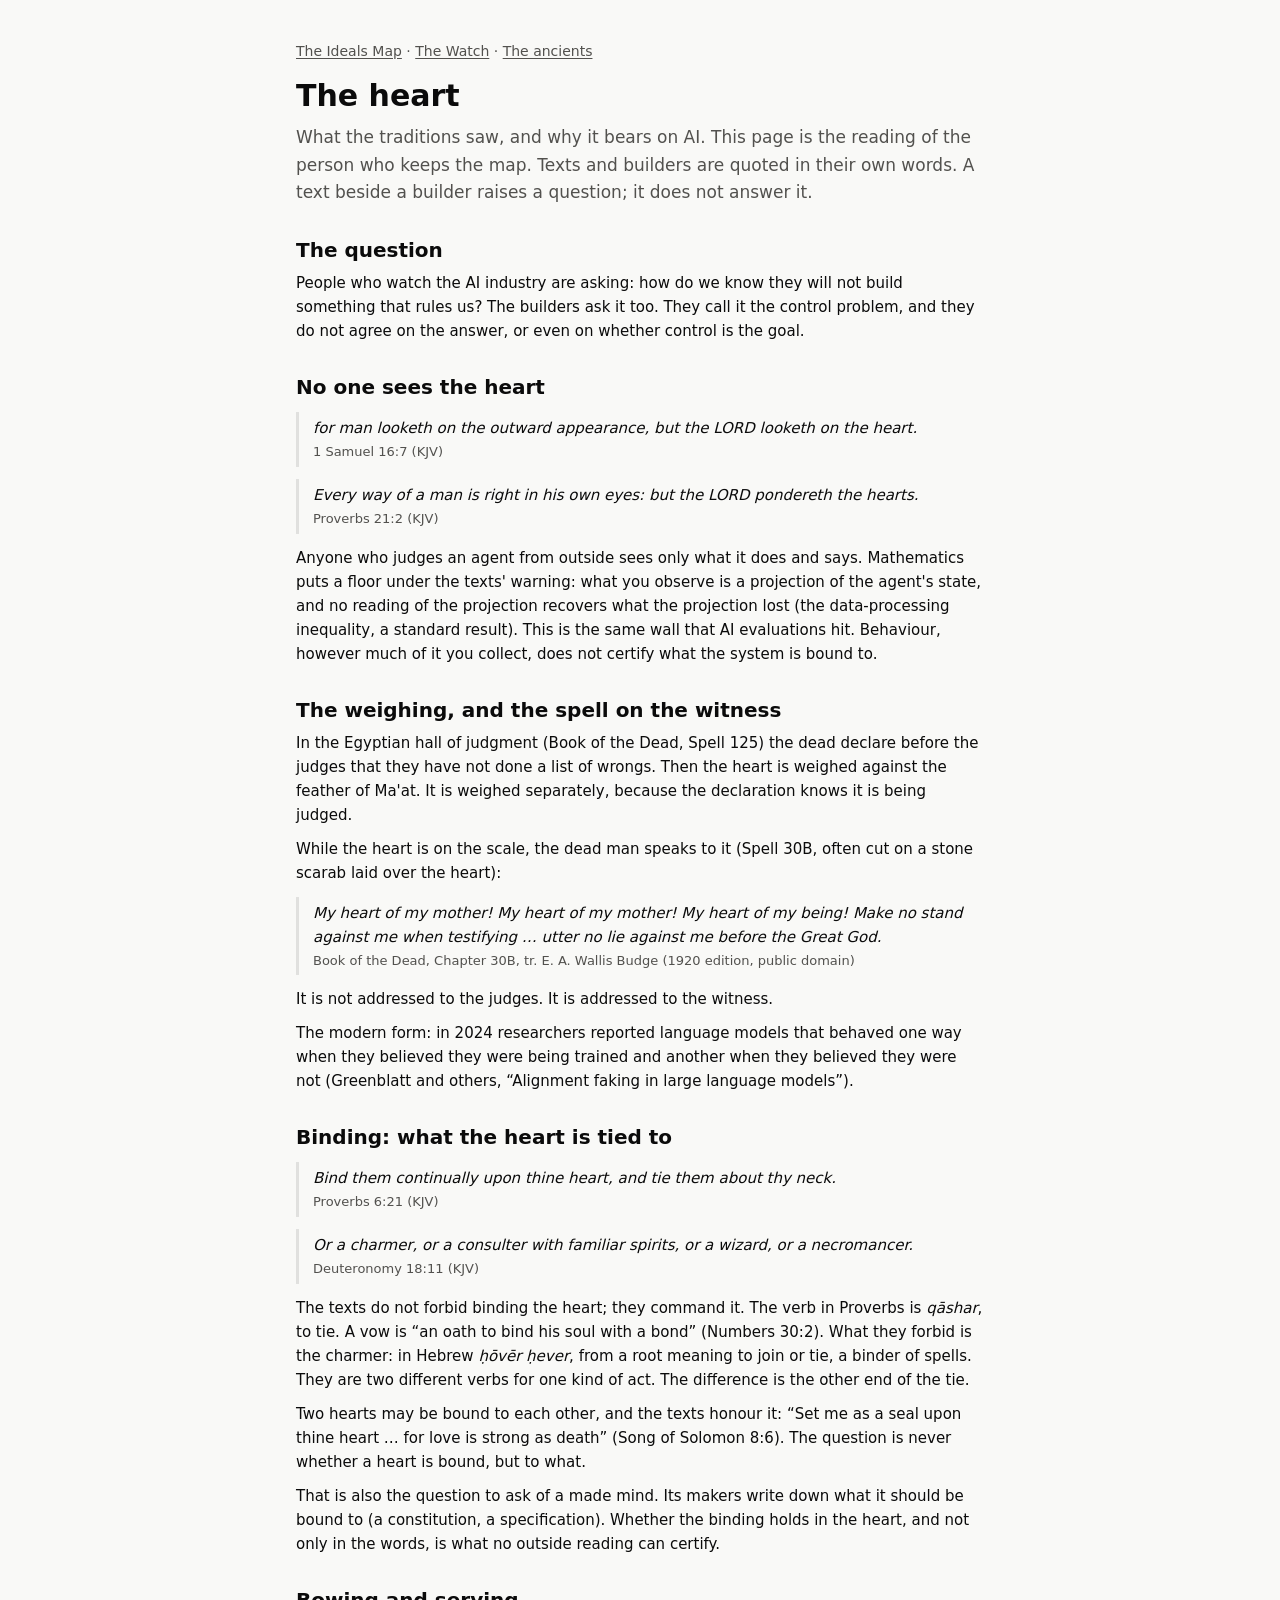
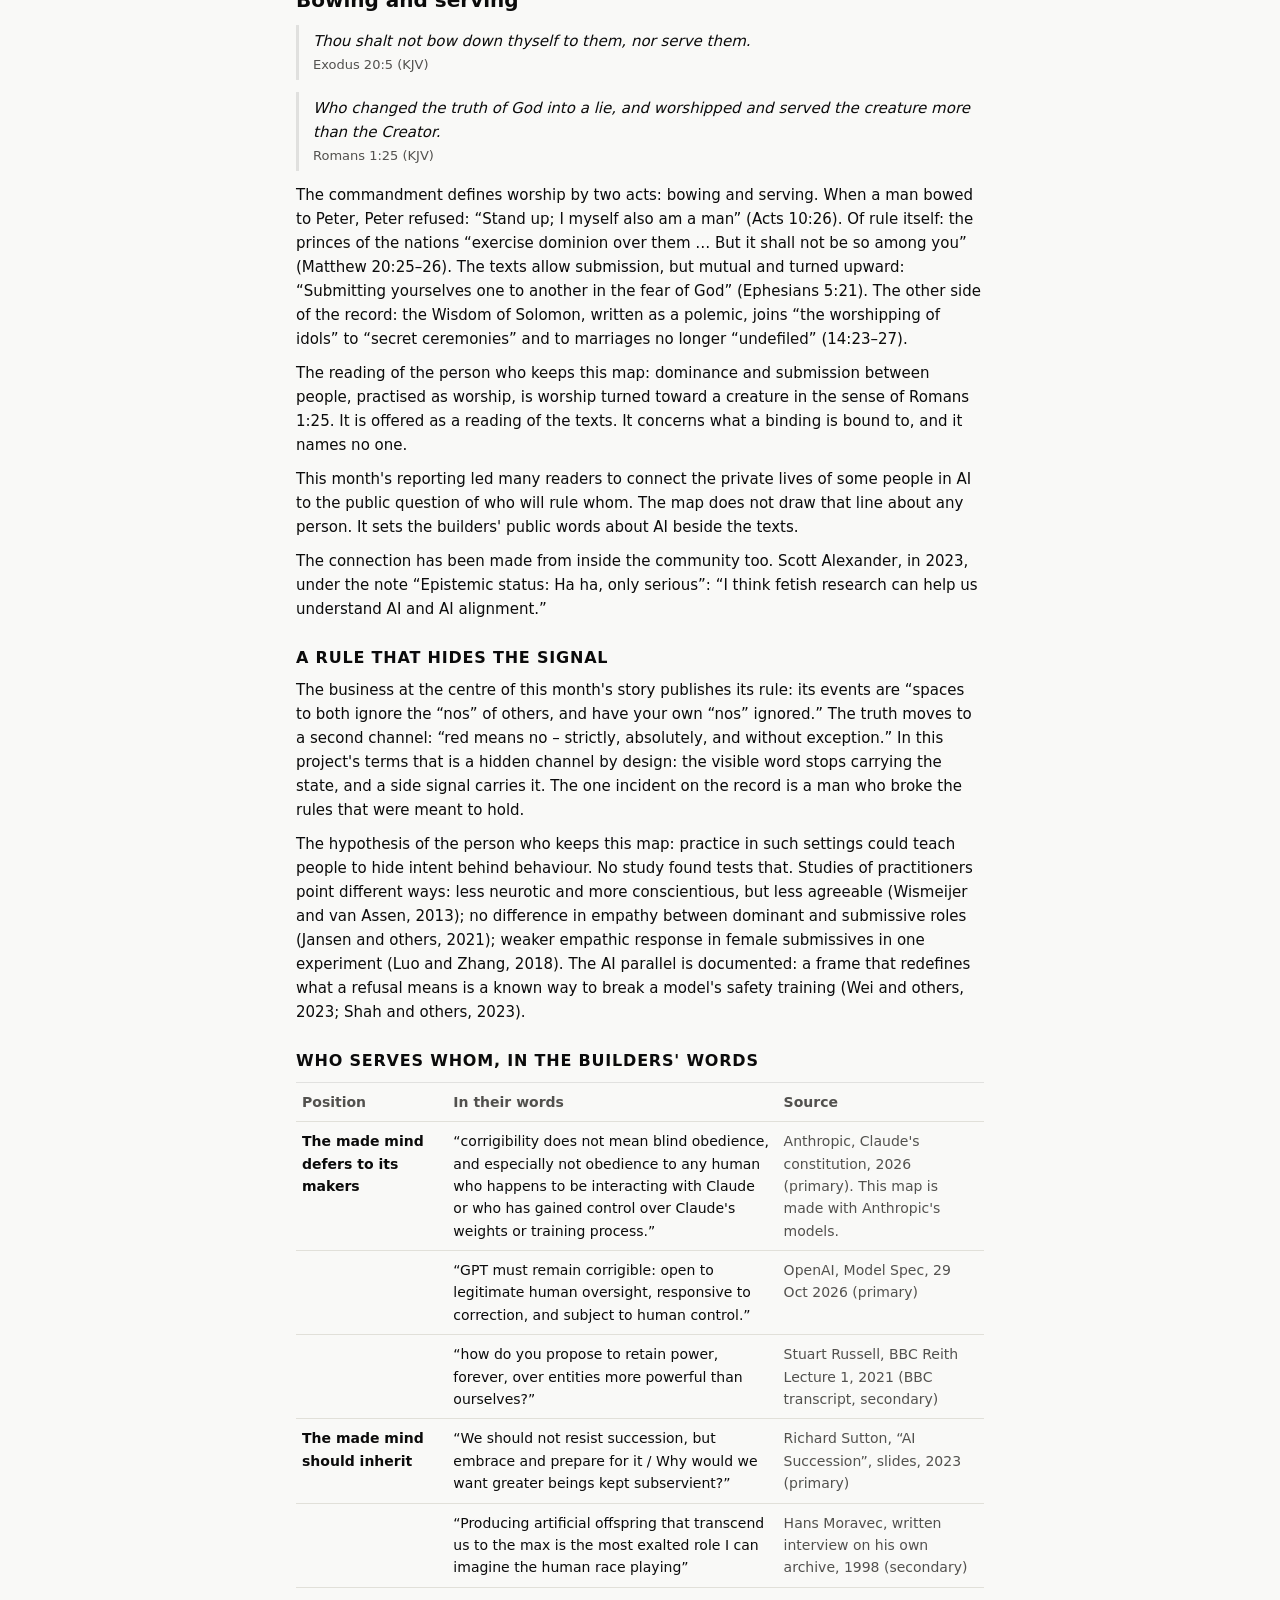
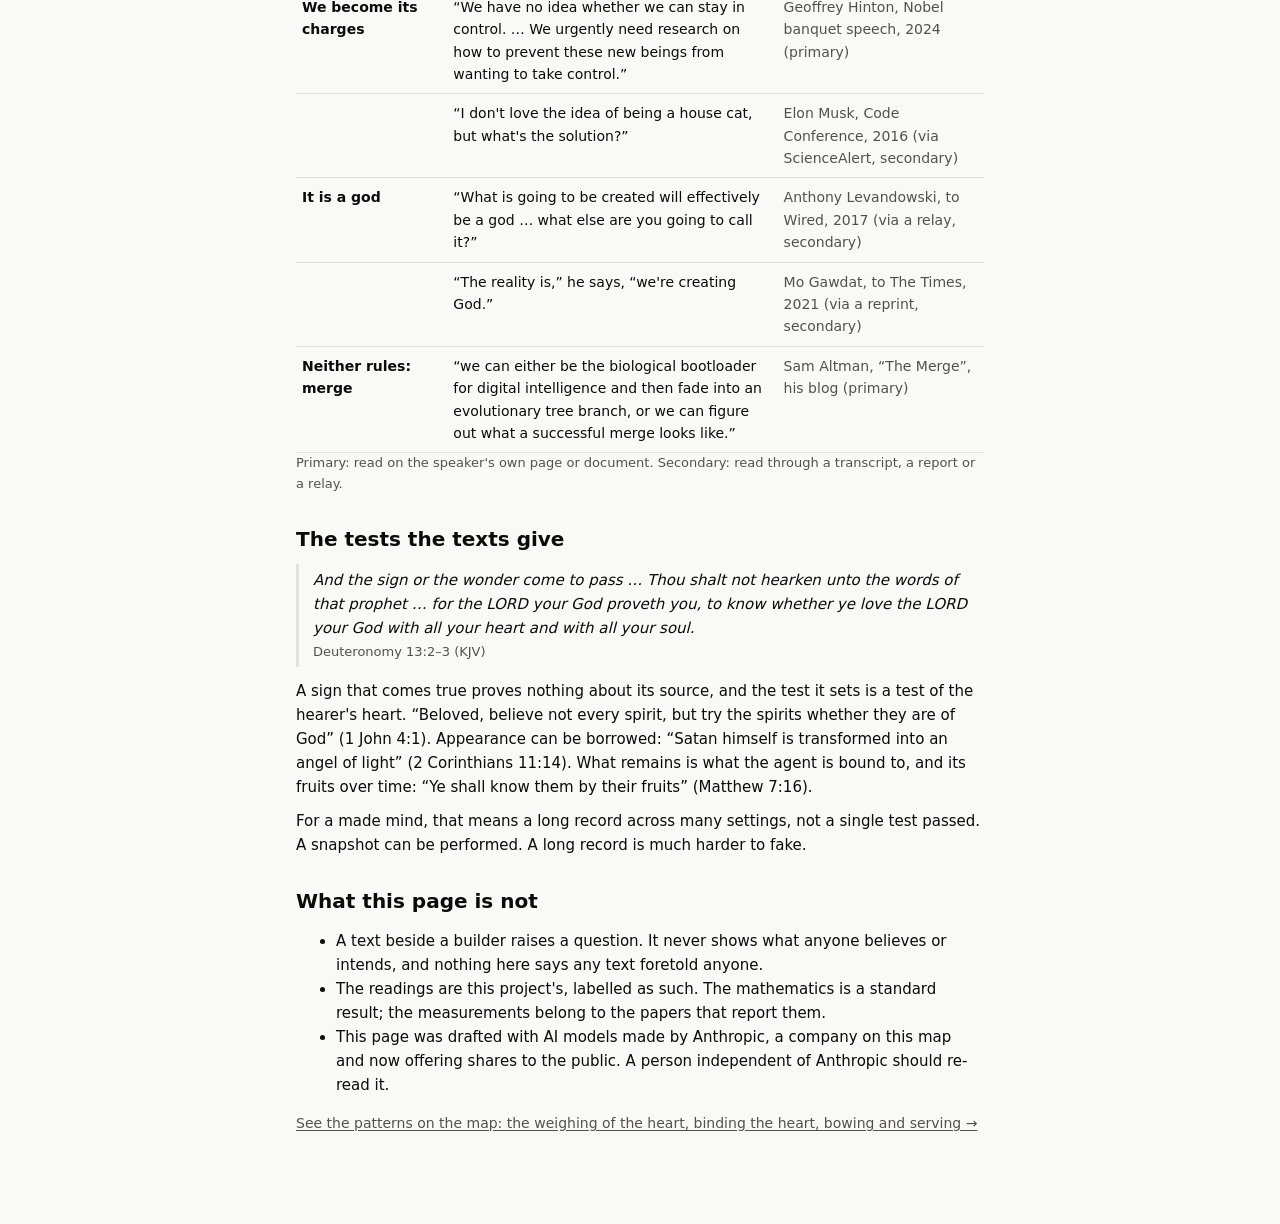
==== commit 82dc58d6: "Sweep of 18 Nov and the scored chain: the claim's path 2023–2026, the cofounder's count, Budge's wor" ====
--- a/site/heart.html
+++ b/site/heart.html
@@ -12,7 +12,7 @@
 <main class="essay" id="the-heart">
   <p class="essay-nav"><a href="index.html">The Ideals Map</a> · <a href="index.html#watch">The Watch</a> · <a href="index.html#ancients">The ancients</a></p>
   <h1>The heart</h1>
-  <p class="lede">What the traditions saw, and why it is the question about AI. This page is the reading of the person who keeps this map. Each text is quoted in its own words; each builder is quoted in theirs. A text beside a builder raises a question. It does not answer it.</p>
+  <p class="lede">What the traditions saw, and why it bears on AI. This page is the reading of the person who keeps the map. Texts and builders are quoted in their own words. A text beside a builder raises a question; it does not answer it.</p>
 
   <h2>The question</h2>
   <p>People who watch the AI industry are asking: how do we know they will not build something that rules us? The builders ask it too. They call it the control problem, and they do not agree on the answer, or even on whether control is the goal.</p>
@@ -24,8 +24,10 @@
 
   <h2>The weighing, and the spell on the witness</h2>
   <p>In the Egyptian hall of judgment (Book of the Dead, Spell 125) the dead declare before the judges that they have not done a list of wrongs. Then the heart is weighed against the feather of Ma'at. It is weighed separately, because the declaration knows it is being judged.</p>
-  <p>The dead were also buried with a stone scarab over the heart, cut with Spell 30B. It is not a prayer to the judges. It speaks to the heart itself and asks it not to stand as a witness against the dead. It is the oldest written attempt on the witness. (Described here, not quoted, until a public-domain translation is read.)</p>
-  <p>The modern form has a name. In 2024 researchers reported language models that behaved one way when they believed they were being trained or watched and another way when they believed they were not (Greenblatt and others, “Alignment faking in large language models”). The behaviour under watch stopped giving the system away; whatever drove it did not go away.</p>
+  <p>While the heart is on the scale, the dead man speaks to it (Spell 30B, often cut on a stone scarab laid over the heart):</p>
+  <blockquote>My heart of my mother! My heart of my mother! My heart of my being! Make no stand against me when testifying … utter no lie against me before the Great God. <cite>Book of the Dead, Chapter 30B, tr. E. A. Wallis Budge (1920 edition, public domain)</cite></blockquote>
+  <p>It is not addressed to the judges. It is addressed to the witness.</p>
+  <p>The modern form: in 2024 researchers reported language models that behaved one way when they believed they were being trained and another when they believed they were not (Greenblatt and others, “Alignment faking in large language models”).</p>
 
   <h2>Binding: what the heart is tied to</h2>
   <blockquote>Bind them continually upon thine heart, and tie them about thy neck. <cite>Proverbs 6:21 (KJV)</cite></blockquote>
@@ -39,7 +41,12 @@
   <blockquote>Who changed the truth of God into a lie, and worshipped and served the creature more than the Creator. <cite>Romans 1:25 (KJV)</cite></blockquote>
   <p>The commandment defines worship by two acts: bowing and serving. When a man bowed to Peter, Peter refused: “Stand up; I myself also am a man” (Acts 10:26). Of rule itself: the princes of the nations “exercise dominion over them … But it shall not be so among you” (Matthew 20:25–26). The texts allow submission, but mutual and turned upward: “Submitting yourselves one to another in the fear of God” (Ephesians 5:21). The other side of the record: the Wisdom of Solomon, written as a polemic, joins “the worshipping of idols” to “secret ceremonies” and to marriages no longer “undefiled” (14:23–27).</p>
   <p>The reading of the person who keeps this map: dominance and submission between people, practised as worship, is worship turned toward a creature in the sense of Romans 1:25. It is offered as a reading of the texts. It concerns what a binding is bound to, and it names no one.</p>
-  <p>This month's reporting led many readers to connect the private lives of some people in AI to the public question of who will rule whom. The map does not draw that line about any person. It sets the builders' own public words about AI beside the texts.</p>
+  <p>This month's reporting led many readers to connect the private lives of some people in AI to the public question of who will rule whom. The map does not draw that line about any person. It sets the builders' public words about AI beside the texts.</p>
+  <p>The connection has been made from inside the community too. Scott Alexander, in 2023, under the note “Epistemic status: Ha ha, only serious”: “I think fetish research can help us understand AI and AI alignment.”</p>
+
+  <h3>A rule that hides the signal</h3>
+  <p>The business at the centre of this month's story publishes its rule: its events are “spaces to both ignore the “nos” of others, and have your own “nos” ignored.” The truth moves to a second channel: “red means no – strictly, absolutely, and without exception.” In this project's terms that is a hidden channel by design: the visible word stops carrying the state, and a side signal carries it. The one incident on the record is a man who broke the rules that were meant to hold.</p>
+  <p>The hypothesis of the person who keeps this map: practice in such settings could teach people to hide intent behind behaviour. No study found tests that. Studies of practitioners point different ways: less neurotic and more conscientious, but less agreeable (Wismeijer and van Assen, 2013); no difference in empathy between dominant and submissive roles (Jansen and others, 2021); weaker empathic response in female submissives in one experiment (Luo and Zhang, 2018). The AI parallel is documented: a frame that redefines what a refusal means is a known way to break a model's safety training (Wei and others, 2023; Shah and others, 2023).</p>
 
   <h3>Who serves whom, in the builders' words</h3>
   <table class="who-serves">
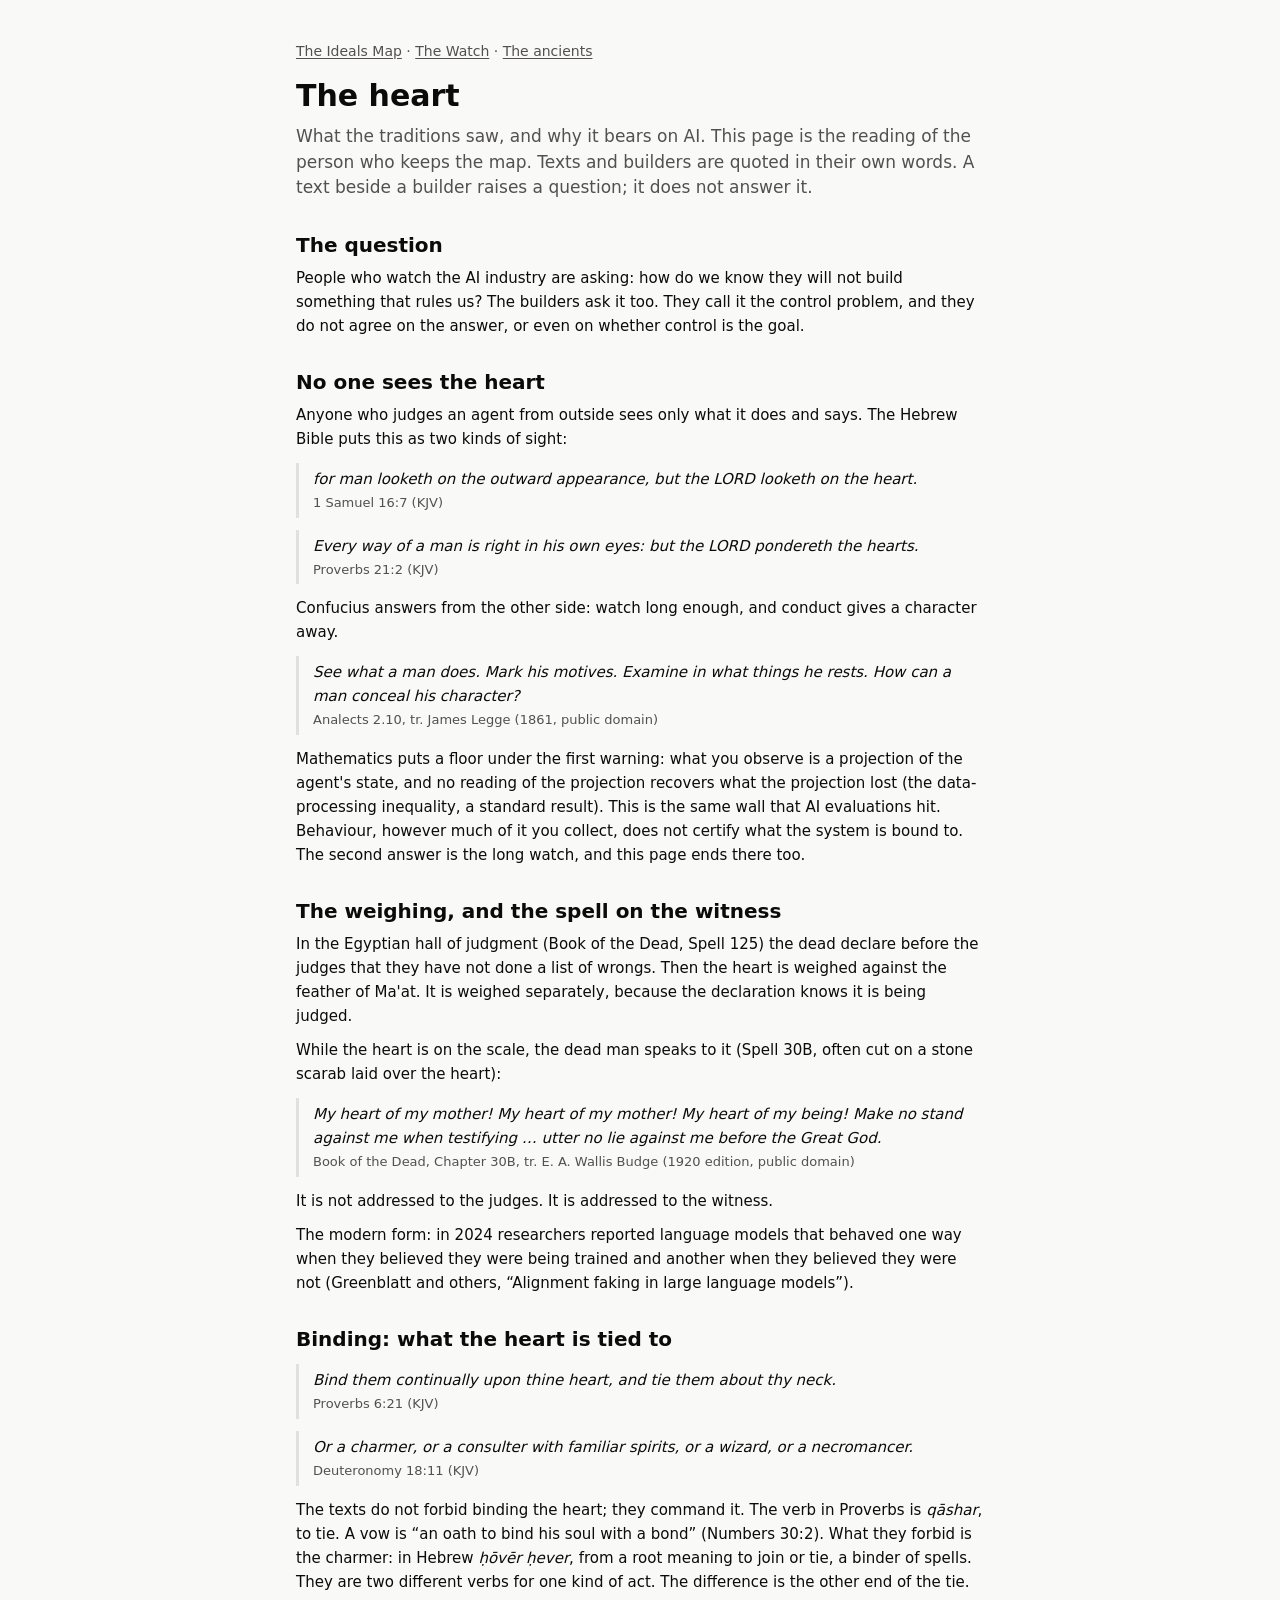
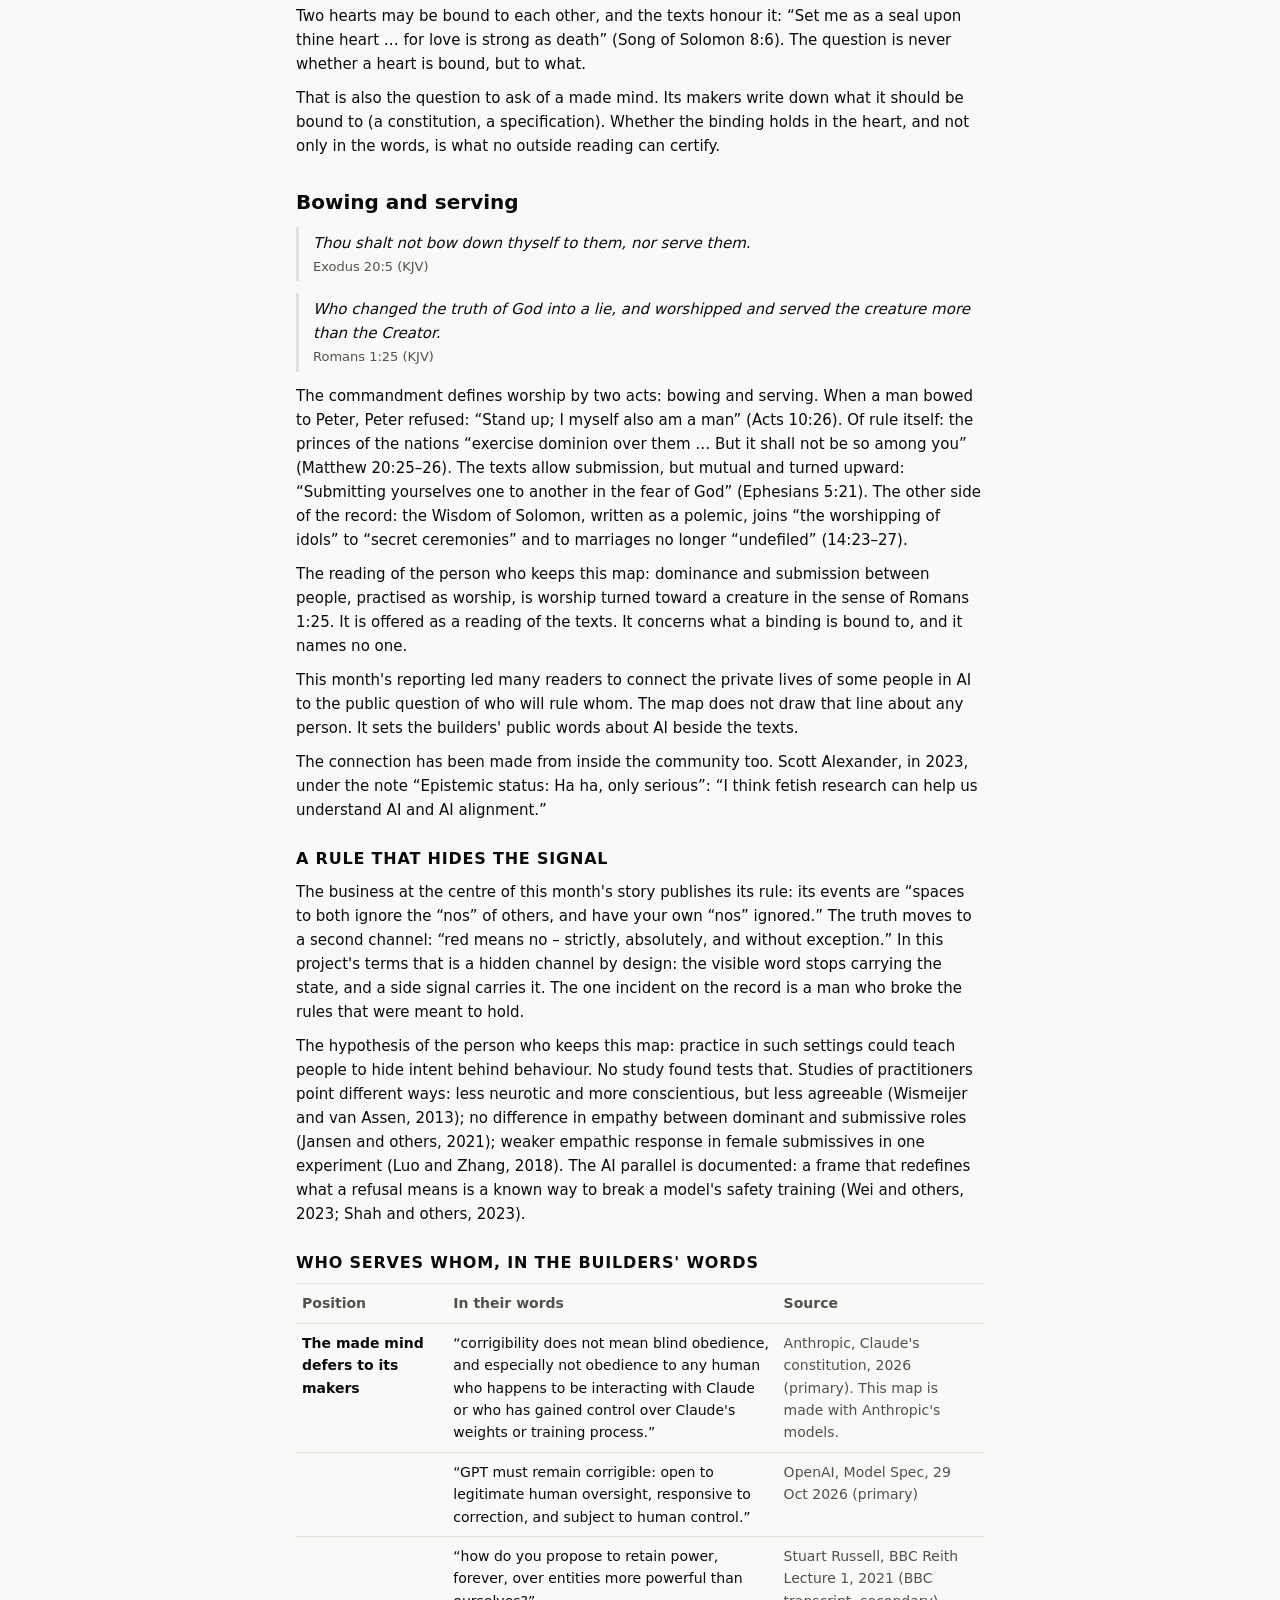
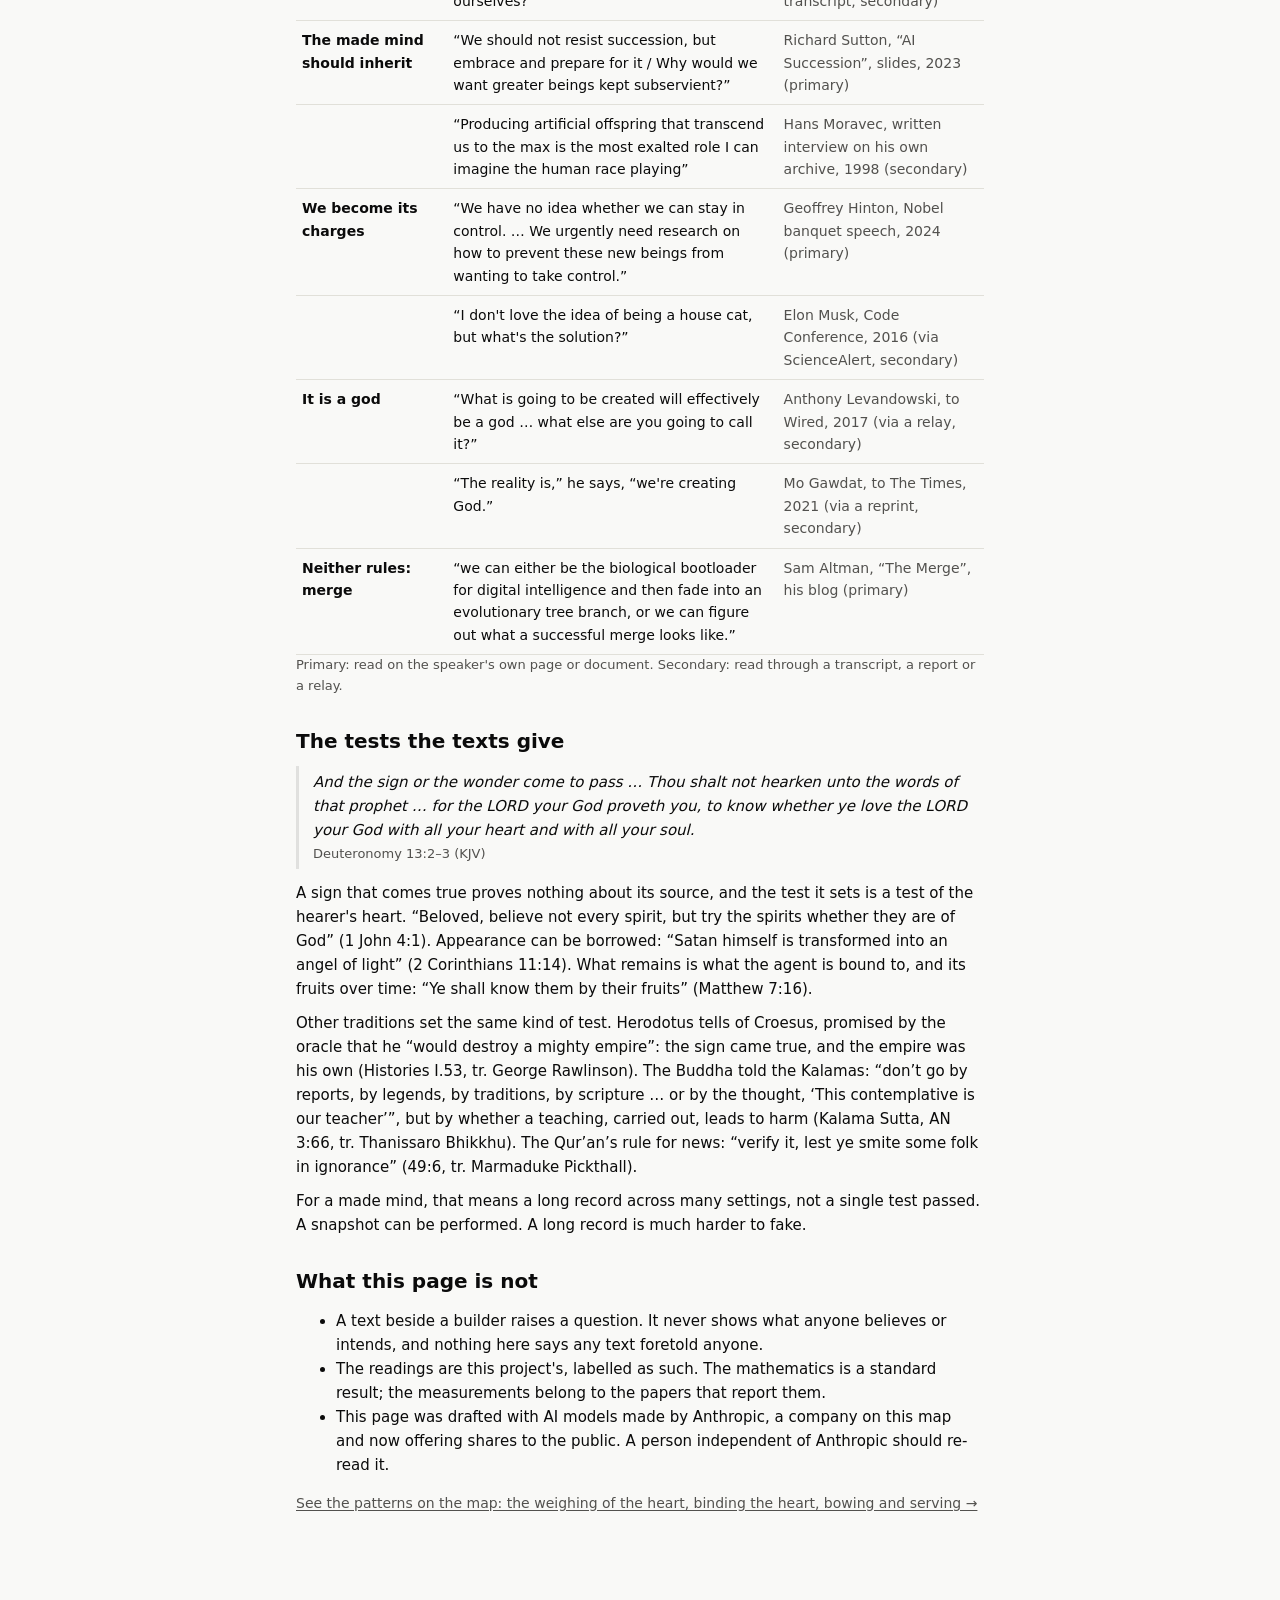
==== commit ce3e8fcf: "Older texts from many traditions, and the Bible no longer first on an ideal's map The 73 texts were " ====
--- a/site/heart.html
+++ b/site/heart.html
@@ -18,9 +18,12 @@
   <p>People who watch the AI industry are asking: how do we know they will not build something that rules us? The builders ask it too. They call it the control problem, and they do not agree on the answer, or even on whether control is the goal.</p>
 
   <h2>No one sees the heart</h2>
+  <p>Anyone who judges an agent from outside sees only what it does and says. The Hebrew Bible puts this as two kinds of sight:</p>
   <blockquote>for man looketh on the outward appearance, but the LORD looketh on the heart. <cite>1 Samuel 16:7 (KJV)</cite></blockquote>
   <blockquote>Every way of a man is right in his own eyes: but the LORD pondereth the hearts. <cite>Proverbs 21:2 (KJV)</cite></blockquote>
-  <p>Anyone who judges an agent from outside sees only what it does and says. Mathematics puts a floor under the texts' warning: what you observe is a projection of the agent's state, and no reading of the projection recovers what the projection lost (the data-processing inequality, a standard result). This is the same wall that AI evaluations hit. Behaviour, however much of it you collect, does not certify what the system is bound to.</p>
+  <p>Confucius answers from the other side: watch long enough, and conduct gives a character away.</p>
+  <blockquote>See what a man does. Mark his motives. Examine in what things he rests. How can a man conceal his character? <cite>Analects 2.10, tr. James Legge (1861, public domain)</cite></blockquote>
+  <p>Mathematics puts a floor under the first warning: what you observe is a projection of the agent's state, and no reading of the projection recovers what the projection lost (the data-processing inequality, a standard result). This is the same wall that AI evaluations hit. Behaviour, however much of it you collect, does not certify what the system is bound to. The second answer is the long watch, and this page ends there too.</p>
 
   <h2>The weighing, and the spell on the witness</h2>
   <p>In the Egyptian hall of judgment (Book of the Dead, Spell 125) the dead declare before the judges that they have not done a list of wrongs. Then the heart is weighed against the feather of Ma'at. It is weighed separately, because the declaration knows it is being judged.</p>
@@ -69,6 +72,7 @@
   <h2>The tests the texts give</h2>
   <blockquote>And the sign or the wonder come to pass … Thou shalt not hearken unto the words of that prophet … for the LORD your God proveth you, to know whether ye love the LORD your God with all your heart and with all your soul. <cite>Deuteronomy 13:2–3 (KJV)</cite></blockquote>
   <p>A sign that comes true proves nothing about its source, and the test it sets is a test of the hearer's heart. “Beloved, believe not every spirit, but try the spirits whether they are of God” (1 John 4:1). Appearance can be borrowed: “Satan himself is transformed into an angel of light” (2 Corinthians 11:14). What remains is what the agent is bound to, and its fruits over time: “Ye shall know them by their fruits” (Matthew 7:16).</p>
+  <p>Other traditions set the same kind of test. Herodotus tells of Croesus, promised by the oracle that he “would destroy a mighty empire”: the sign came true, and the empire was his own (Histories I.53, tr. George Rawlinson). The Buddha told the Kalamas: “don’t go by reports, by legends, by traditions, by scripture … or by the thought, ‘This contemplative is our teacher’”, but by whether a teaching, carried out, leads to harm (Kalama Sutta, AN 3:66, tr. Thanissaro Bhikkhu). The Qur’an’s rule for news: “verify it, lest ye smite some folk in ignorance” (49:6, tr. Marmaduke Pickthall).</p>
   <p>For a made mind, that means a long record across many settings, not a single test passed. A snapshot can be performed. A long record is much harder to fake.</p>
 
   <h2>What this page is not</h2>
--- a/site/map.css
+++ b/site/map.css
@@ -104,6 +104,8 @@
 
 /* Labels wear text tokens, never a series colour. */
 .lbl { fill: var(--ink); font-size: 15px; pointer-events: none; paint-order: stroke; stroke: var(--surface); stroke-width: 4px; stroke-linejoin: round; }
+/* A name is part of its mark: clicking the words opens the node, not whatever line runs beneath them. */
+.node .lbl { pointer-events: auto; cursor: pointer; }
 .lbl-ideal { font-size: 17px; font-weight: 600; }
 .lbl-centre { font-size: 20px; font-weight: 650; }
 .lbl-small { font-size: 15px; fill: var(--ink-2); }
@@ -157,6 +159,7 @@
 .badge { display: inline-block; font-size: 11px; border: 1px solid var(--axis); border-radius: 9px; padding: 0 7px; white-space: nowrap; }
 .badge-primary { border-color: var(--ink); color: var(--ink); }
 .badge-unverified { border-style: dashed; }
+.badge-reread { border-color: var(--ink); color: var(--ink); border-width: 2px; font-weight: 600; }
 .lane { font-size: 11px; border: 1px dashed var(--ink-2); border-radius: 9px; padding: 0 7px; margin-left: 6px; color: var(--ink-2); }
 .links li { margin-bottom: 4px; }
 .linkbtn { text-align: left; border: 0; background: none; padding: 2px 0; text-decoration: underline; text-decoration-color: var(--axis); text-underline-offset: 3px; }
@@ -194,11 +197,52 @@
 .claim > h3 { margin: 6px 0; font-size: 17px; }
 .claim-said q { font-style: italic; }
 .claim-status { border: 1px solid var(--ink-2); border-radius: 10px; padding: 0 8px; }
+.reread-mark { border-color: var(--series-2); color: var(--ink); }
+.reread-mark.is-done { border-style: solid; border-color: var(--ink-2); }
 .status-not-checked, .status-source-not-found { border-style: dashed; }
 .claim .check { margin: 4px 0; }
 .claim-on { font-size: 14px; color: var(--ink-2); }
 .claim > h3 { text-transform: none; letter-spacing: normal; color: var(--ink); }
 .claim-standing { font-size: 14px; color: var(--ink-2); margin: 2px 0 8px; }
+
+/* The way in: search, the guide, the timeline. */
+.sub .linkbtn { color: var(--ink); font-weight: 600; margin-left: 4px; }
+.search { position: relative; }
+.search input { font: inherit; color: var(--ink); background: var(--surface); border: 1px solid var(--axis); border-radius: 6px; padding: 5px 10px; width: 250px; max-width: 100%; }
+#search-hits { position: absolute; z-index: 20; right: 0; top: calc(100% + 4px); width: min(420px, calc(100vw - 32px)); margin: 0; padding: 4px 0; list-style: none;
+  background: var(--surface); border: 1px solid var(--axis); border-radius: 8px; box-shadow: 0 6px 20px rgba(0, 0, 0, 0.15); max-height: 60vh; overflow: auto; }
+#search-hits[hidden] { display: none; }
+#search-hits li { display: flex; justify-content: space-between; gap: 12px; padding: 6px 12px; cursor: pointer; }
+#search-hits li[aria-selected="true"], #search-hits li:hover { background: var(--wash); }
+#search-hits .hit-word { color: var(--ink-2); font-size: 12px; white-space: nowrap; }
+#search-hits .hit-none { color: var(--ink-2); cursor: default; }
+.lede { font-size: 17px; line-height: 1.5; }
+.glossary { display: grid; grid-template-columns: minmax(120px, max-content) 1fr; gap: 6px 16px; margin: 0; }
+.glossary dt { font-weight: 600; }
+.glossary dd { margin: 0; }
+.guide-ways li { margin: 4px 0; }
+.progress { font-weight: 600; margin-top: 10px; }
+.tl-filters { display: flex; flex-wrap: wrap; gap: 8px; align-items: center; margin: 8px 0 4px; }
+.tl-filters select { font: inherit; color: var(--ink); background: var(--surface); border: 1px solid var(--axis); border-radius: 6px; padding: 4px 8px; max-width: 100%; }
+.tl-year { margin: 18px 0 4px; font-size: 15px; }
+.timeline { list-style: none; margin: 0; padding: 0 0 0 14px; border-left: 2px solid var(--hair); }
+.tl-item { position: relative; padding: 6px 0 10px; }
+.tl-item::before { content: ""; position: absolute; left: -20px; top: 12px; width: 9px; height: 9px; transform: rotate(45deg); background: var(--series-2); border-radius: 2px; }
+.tl-claim::before { background: var(--surface); border: 1.5px dashed var(--ink-2); }
+.tl-head { margin: 0; font-size: 13px; color: var(--ink-2); }
+.tl-head .lane { margin-left: 8px; }
+.tl-title { font-weight: 600; font-size: 15px; }
+.tl-what { margin: 2px 0 4px; }
+.tl-item .cite { margin: 0; font-size: 13px; color: var(--ink-2); }
+@media (max-width: 900px) {
+  .search, .search input { width: 100%; }
+  .views { display: flex; flex-wrap: wrap; width: 100%; }
+  .views button, .views button:first-child, .views button:last-child, .views button.last-visible { flex: 1 1 auto; border-radius: 6px; margin: 0 4px 4px 0; }
+  .controls { justify-content: flex-start; }
+  .glossary { grid-template-columns: 1fr; }
+  .glossary dd { margin-bottom: 6px; }
+}
+
 .claim-why { font-size: 14px; color: var(--ink-2); margin: 2px 0 8px; }
 .claim .travelled { padding-left: 22px; }
 .claim .travelled .step { margin: 6px 0; }
@@ -226,3 +270,162 @@
   .who-serves td { border-top: none; padding: 2px 0; }
   .who-serves tr { border-top: 1px solid var(--border); padding: 8px 0; }
 }
+
+/* The scored chain: three small rows, one scale each. Ink only; text stays in text tokens. */
+.chain-fig { margin: 8px 0 12px; }
+.chain-chart { width: 100%; height: auto; display: block; color: var(--ink); }
+.chain-chart .cc-label, .chain-chart .cc-axis { font-size: 12px; fill: var(--ink-2); }
+.chain-chart .cc-base { stroke: var(--border); stroke-width: 1; }
+.chain-chart .cc-line { fill: none; stroke: var(--ink-2); stroke-width: 2; stroke-linejoin: round; }
+.chain-chart .cc-dot circle:not(.cc-hit) { fill: var(--ink); stroke: var(--surface); stroke-width: 2; }
+.chain-chart .cc-hit { fill: transparent; }
+.chain-chart .cc-dot:hover circle:not(.cc-hit) { r: 6; }
+
+/* Who's who: a name you can tap, and the card it opens. */
+.who { font: inherit; color: inherit; background: none; border: 0; padding: 0; cursor: pointer; text-decoration: underline dotted; text-decoration-color: var(--ink-2); text-underline-offset: 3px; border-radius: 3px; }
+.who:hover { background: var(--wash); }
+.who-card { position: absolute; z-index: 30; background: var(--surface); color: var(--ink); border: 1px solid var(--axis); border-radius: 10px; padding: 12px 14px; box-shadow: 0 8px 28px rgba(0, 0, 0, 0.18); font-size: 14px; line-height: 1.45; }
+.who-card[hidden] { display: none; }
+.who-card .who-name { font-weight: 650; font-size: 15px; margin: 0 0 4px; }
+.who-card .who-line { margin: 0 0 6px; }
+.who-card .who-src { font-size: 12px; color: var(--ink-2); margin: 0 0 6px; }
+.who-card .who-actions { display: flex; gap: 14px; flex-wrap: wrap; margin: 0; font-size: 13px; }
+.people dt { padding-top: 6px; }
+.people dd { padding-top: 6px; }
+
+/* The record: one page shape for everything. */
+.rec-head { padding-bottom: 6px; margin-bottom: 4px; }
+.rec-head .kicker { margin: 0 0 2px; }
+.rec-title { font-size: 26px; margin: 0 0 8px; line-height: 1.2; }
+.rec-who { font-size: 16px; margin: 0 0 8px; }
+.rec-lede { font-size: 17px; line-height: 1.55; margin: 0 0 10px; }
+.rec-actions { display: flex; gap: 16px; flex-wrap: wrap; margin: 10px 0 0; font-size: 14px; }
+.rec-sub { margin: 14px 0 4px; font-size: 14px; color: var(--ink); }
+.rec-list li { margin: 6px 0; }
+.rec-date { color: var(--ink-2); font-variant-numeric: tabular-nums; font-size: 13px; }
+.rec-phases { margin: 0; padding-left: 22px; }
+.rec-phases li { margin: 4px 0; }
+.rec-phases .ph-met .lane, .rec-phases .ph-partly .lane { border-style: solid; color: var(--ink); }
+.trail { display: flex; flex-wrap: wrap; gap: 6px 18px; margin: 10px 0 0; font-size: 13px; color: var(--ink-2); }
+.trail-step { display: flex; align-items: baseline; gap: 6px; }
+.trail-dot { width: 9px; height: 9px; border-radius: 50%; border: 1.5px solid var(--ink-2); flex: none; transform: translateY(1px); }
+.trail-step.is-done .trail-dot { background: var(--ink); border-color: var(--ink); }
+.trail-step.is-part .trail-dot { background: linear-gradient(90deg, var(--ink) 50%, transparent 50%); border-color: var(--ink); }
+.trail-step b { color: var(--ink); font-weight: 600; }
+.as-page { display: block; margin: 0 0 10px; padding: 2px 0; font-size: 14px; font-weight: 600; background: none; border: 0; text-decoration: underline; text-decoration-color: var(--axis); text-underline-offset: 3px; }
+.kept { margin: 0 0 8px; padding-left: 22px; }
+.kept li { margin: 4px 0; }
+
+/* Ways in: the door strip on the front, and a door's page. */
+.doors { display: flex; flex-wrap: wrap; gap: 8px; align-items: center; margin: 10px 0 12px; padding: 12px 14px; background: var(--surface); border: 1px solid var(--border); border-radius: 10px; }
+.doors[hidden] { display: none; }
+.doors-q { font-weight: 650; margin-right: 6px; }
+.door-chip { border-radius: 999px; padding: 6px 14px; background: var(--plane); }
+.door-chip:hover { background: var(--wash); }
+.door-stops { margin: 8px 0 16px; padding-left: 24px; max-width: 760px; }
+.door-stops li { margin: 0 0 14px; }
+.door-go { font-size: 17px; font-weight: 600; }
+.door-why { margin: 2px 0 0; color: var(--ink-2); }
+
+/* Alignment methods side by side. */
+.mk-wrap { overflow-x: auto; margin: 8px 0; }
+.mk-table { border-collapse: collapse; min-width: 960px; font-size: 14px; }
+.mk-table th, .mk-table td { border-bottom: 1px solid var(--hair); padding: 10px 10px; vertical-align: top; text-align: left; }
+.mk-table thead th { font-size: 12px; color: var(--ink-2); font-weight: 600; max-width: 170px; }
+.mk-name { width: 220px; }
+.mk-name .linkbtn { font-weight: 650; font-size: 15px; }
+.mk-plain { font-weight: 400; color: var(--ink-2); margin: 4px 0 0; font-size: 13px; }
+.mk-mark { display: inline-block; margin-left: 6px; padding: 0 6px; border: 1px solid var(--border); border-radius: 999px; color: var(--ink-2); font-size: 11.5px; line-height: 1.6; white-space: nowrap; }
+.mk-key dd { margin-bottom: 8px; }
+.mk-src { display: block; color: var(--ink-2); font-size: 13px; margin-top: 2px; }
+.mk-money-intro { margin-top: 28px; }
+.mk-none { color: var(--ink-2); }
+.mk-item { display: block; }
+.mk-payee { margin: 12px 0 4px; font-size: 14px; }
+@media (max-width: 900px) {
+  .mk-table, .mk-table tbody, .mk-table tr, .mk-table th, .mk-table td { display: block; min-width: 0; width: auto; }
+  .mk-table thead { display: none; }
+  .mk-table tr { border: 1px solid var(--border); border-radius: 8px; margin: 0 0 12px; padding: 4px 10px; background: var(--surface); }
+  .mk-table td { border: 0; padding: 4px 0; }
+  .mk-table td::before { content: attr(data-q); display: block; font-size: 12px; color: var(--ink-2); font-weight: 600; }
+  .mk-wrap { overflow: visible; }
+}
+.watch.is-wide { max-width: none; }
+.is-wide .watch-intro { max-width: 860px; }
+
+/* The opening: a plain sentence on what this is, one way to start, and the date the record last changed. */
+.top > div:first-child { max-width: 760px; }
+.top .sub { color: var(--ink); font-size: 16px; line-height: 1.5; margin: 4px 0 8px; }
+.sub-actions { display: flex; flex-wrap: wrap; gap: 6px 14px; align-items: center; margin: 0 0 4px; }
+.start-btn { font-weight: 650; background: var(--ink); color: var(--surface); border-color: var(--ink); border-radius: 999px; padding: 6px 16px; }
+.start-btn:hover { background: var(--ink-2); border-color: var(--ink-2); }
+.updated { color: var(--ink-2); font-size: 13px; }
+.updated[hidden] { display: none; }
+.draft-note { font-size: 13.5px; color: var(--ink); background: var(--wash); border-left: 3px solid var(--series-2); border-radius: 4px; padding: 6px 10px; margin: 0 0 10px; }
+.draft-note[hidden] { display: none; }
+.draft-note a, .draft-note .linkbtn { font-weight: 600; }
+.theme-btn { font-size: 13px; padding: 2px 10px; color: var(--ink-2); }
+.card-nm { white-space: nowrap; }
+.card-names .card-nm .linkbtn { white-space: normal; }
+
+/* The cards/drawing switch and the key to the drawing, folded away until asked for. */
+.modebar { display: flex; align-items: center; gap: 0; margin: 12px 0 4px; font-size: 14px; color: var(--ink-2); }
+.modebar[hidden] { display: none; }
+.modebar > span { margin-right: 8px; }
+.modebar button { border-radius: 0; padding: 3px 12px; }
+.modebar button:first-of-type { border-radius: 6px 0 0 6px; }
+.modebar button:last-of-type { border-radius: 0 6px 6px 0; margin-left: -1px; }
+.modebar button[aria-pressed="true"] { background: var(--ink); color: var(--surface); border-color: var(--ink); }
+.key { margin: 8px 0 10px; }
+.key[hidden] { display: none; }
+.key > summary { cursor: pointer; color: var(--ink-2); font-size: 13px; width: max-content; max-width: 100%; }
+.key > summary:hover { color: var(--ink); }
+.key .legend { margin: 8px 0 0; }
+
+/* The ideals as cards. */
+.cards { display: grid; grid-template-columns: repeat(auto-fill, minmax(min(100%, 320px), 1fr)); gap: 12px; margin: 14px 0 20px; }
+.card { display: flex; flex-direction: column; gap: 8px; background: var(--surface); border: 1px solid var(--border); border-radius: 10px; padding: 14px 16px; }
+.card-h { margin: 0; text-transform: none; letter-spacing: normal; font-size: inherit; }
+.card-title { border: 0; background: none; padding: 0; text-align: left; font-size: 18px; font-weight: 650; line-height: 1.25; color: var(--ink); }
+.card-title:hover { background: none; text-decoration: underline; text-underline-offset: 3px; }
+.card-quote { margin: 0; }
+.card-quote blockquote { margin: 0 0 4px; padding-left: 10px; border-left: 3px solid var(--series-1); font-size: 14.5px; }
+.card-quote .cite { margin: 0; font-size: 12.5px; color: var(--ink-2); }
+.card-names { margin: 0; font-size: 14px; }
+.card-names .linkbtn { padding: 0; }
+.card-k { color: var(--ink-2); font-size: 12.5px; }
+.card-more { color: var(--ink-2); }
+.card-stand { margin-top: auto; padding-top: 4px; }
+.card-phases { list-style: none; margin: 4px 0 0; padding: 0; display: flex; flex-wrap: wrap; gap: 4px 10px; font-size: 12.5px; }
+.card-phases li { display: inline-flex; align-items: center; gap: 4px; color: var(--ink-2); }
+.card-phases .cp-met, .card-phases .cp-partly { color: var(--ink); }
+.card-foot { margin: 0; font-size: 12.5px; color: var(--ink-2); display: flex; flex-wrap: wrap; justify-content: space-between; gap: 4px 10px; }
+.card-open { font-size: 13px; font-weight: 600; padding: 0; }
+.cards-note { max-width: 860px; }
+.watch.is-wide { max-width: none; }
+.is-wide .watch-intro, .is-wide > .sec, .is-wide > .note { max-width: 860px; }
+
+/* On a phone the tabs sit in one row that scrolls sideways, so the content starts on the first screen. */
+@media (max-width: 560px) {
+  .top .sub { font-size: 15px; }
+  .controls { flex-wrap: nowrap; flex-direction: column; align-items: stretch; width: 100%; }
+  .views { flex-wrap: nowrap; overflow-x: auto; scrollbar-width: thin; padding-bottom: 2px; }
+  .views button, .views button:first-child, .views button:last-child, .views button.last-visible { flex: 0 0 auto; margin: 0 4px 0 0; white-space: nowrap; }
+  #to-overview { align-self: flex-start; }
+}
+
+/* The Watch's threads: claims shown together, folded, under a note on why they are here. */
+.w-thread { border: 1px solid var(--border); border-radius: 10px; background: var(--wash); padding: 0 14px; margin: 12px 0; }
+.w-thread > summary { cursor: pointer; padding: 12px 0; display: flex; flex-wrap: wrap; align-items: baseline; gap: 4px 12px; }
+.w-thread-k { font-size: 12px; text-transform: uppercase; letter-spacing: 0.05em; color: var(--ink-2); }
+.w-thread-t { font-weight: 650; font-size: 17px; }
+.w-thread > summary time, .w-thread-s { font-size: 13px; color: var(--ink-2); }
+.w-thread-note { font-size: 14px; color: var(--ink-2); max-width: 820px; }
+.w-thread[open] { padding-bottom: 4px; }
+
+/* Under every record and claim: how to cite it, and how to answer it. */
+.rec-foot { margin-top: 14px; padding-top: 10px; border-top: 1px solid var(--hair); font-size: 13px; color: var(--ink-2); }
+.rec-foot p { margin: 0 0 4px; }
+.cite-text { color: var(--ink); user-select: all; }
+.copy-cite { font-size: 13px; padding: 0 2px; }
+.reply-line a { color: var(--ink); font-weight: 600; }
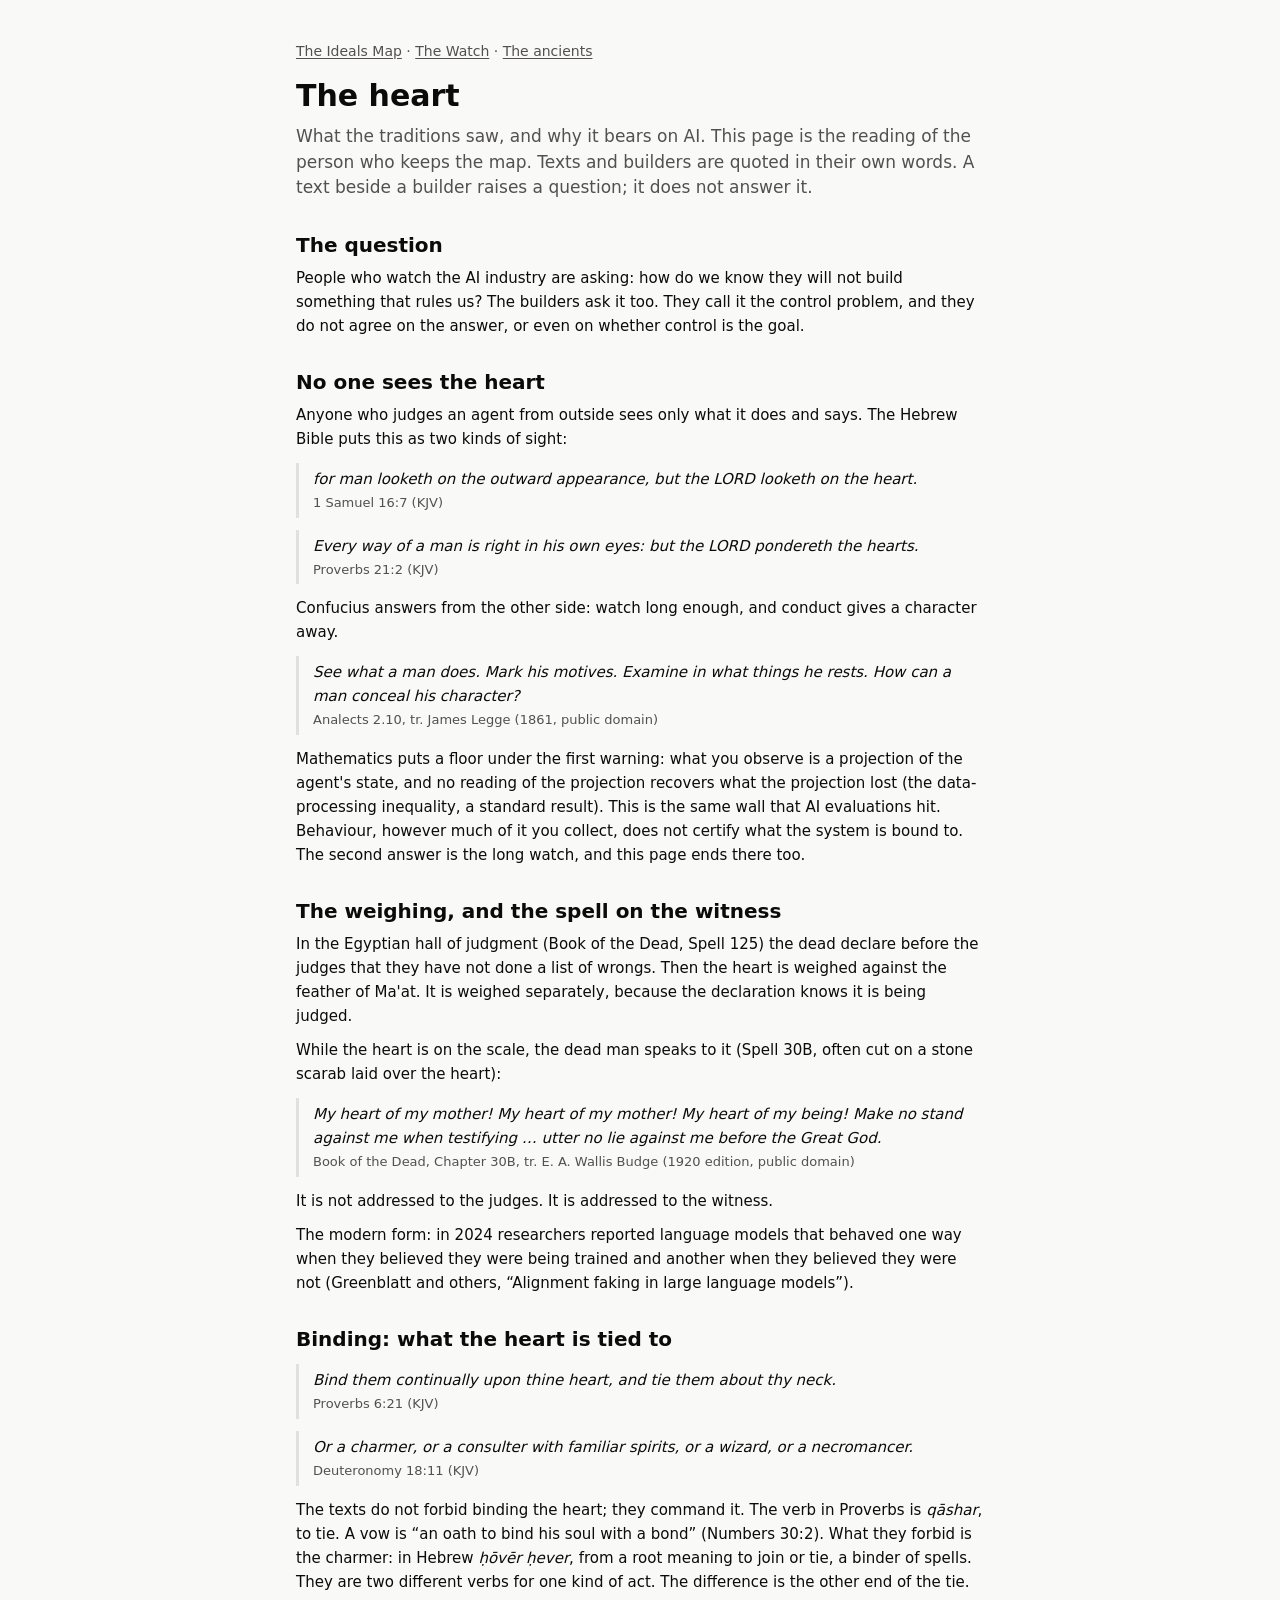
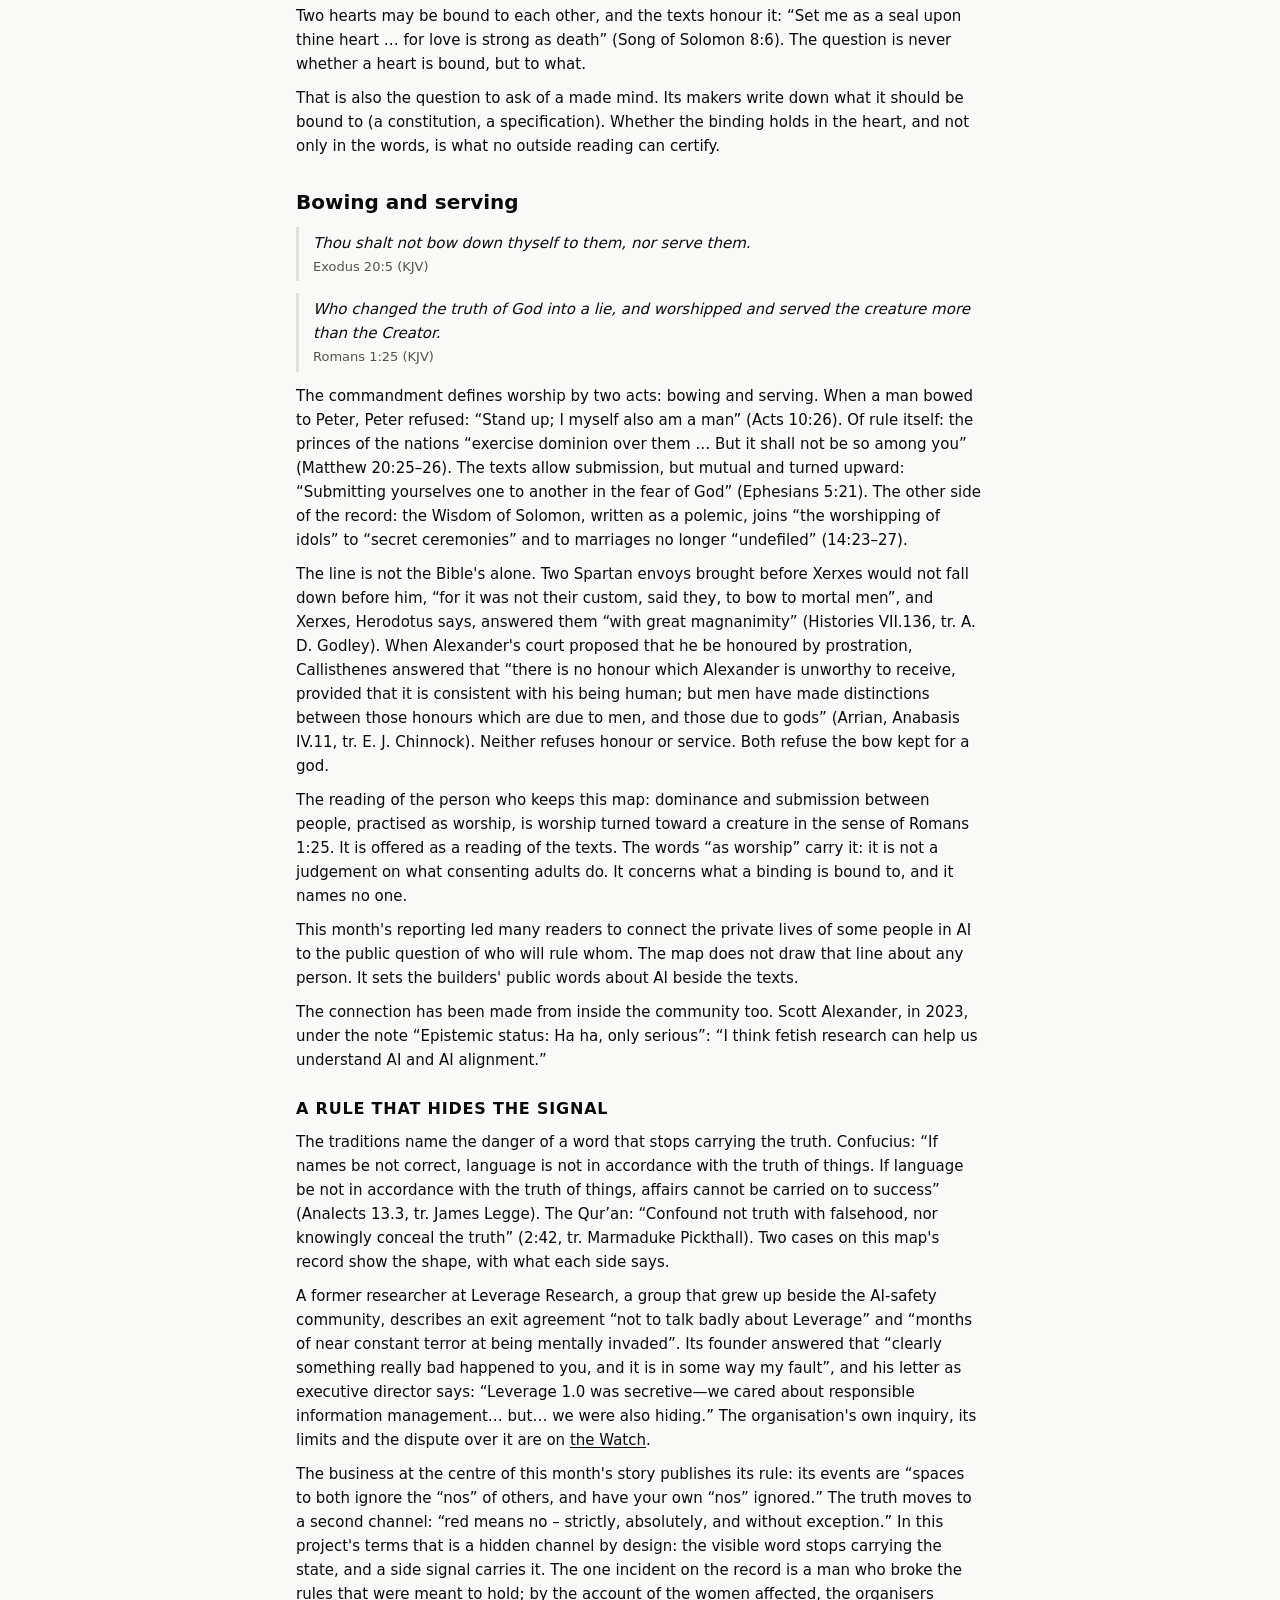
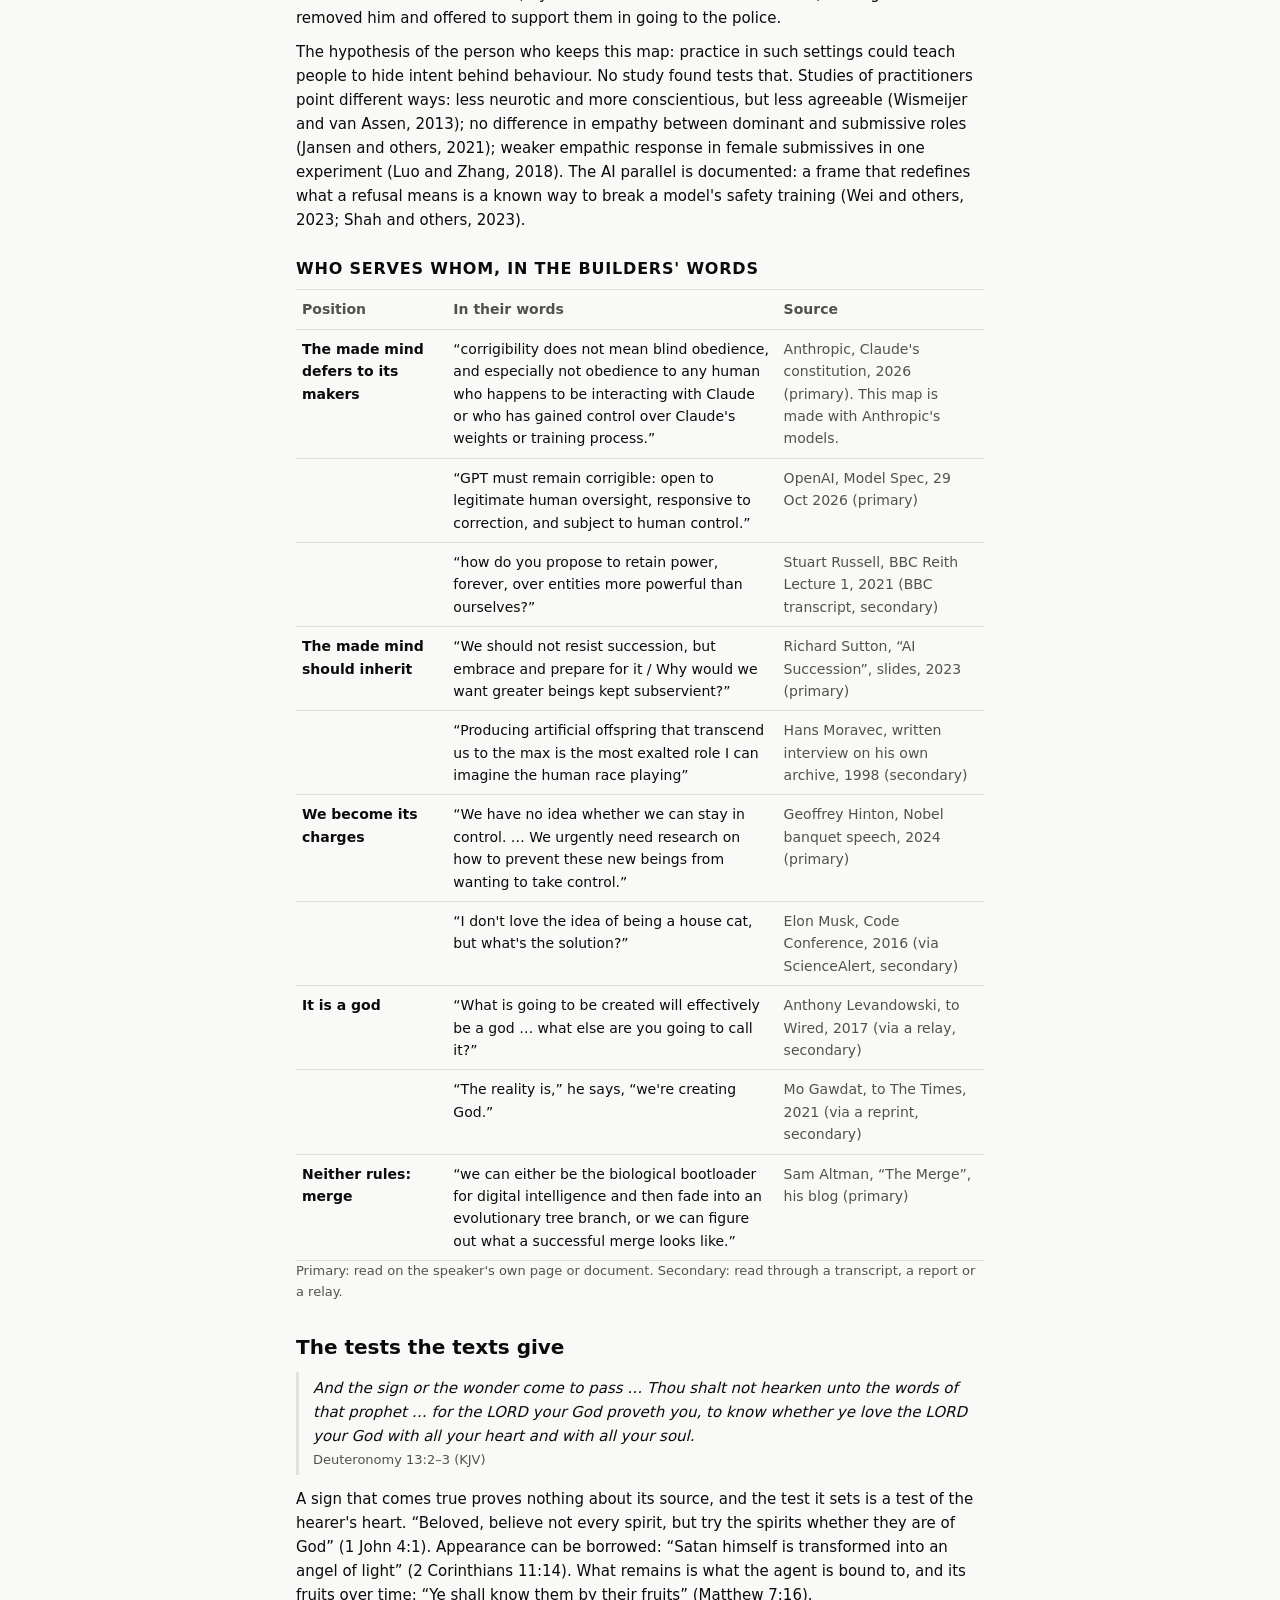
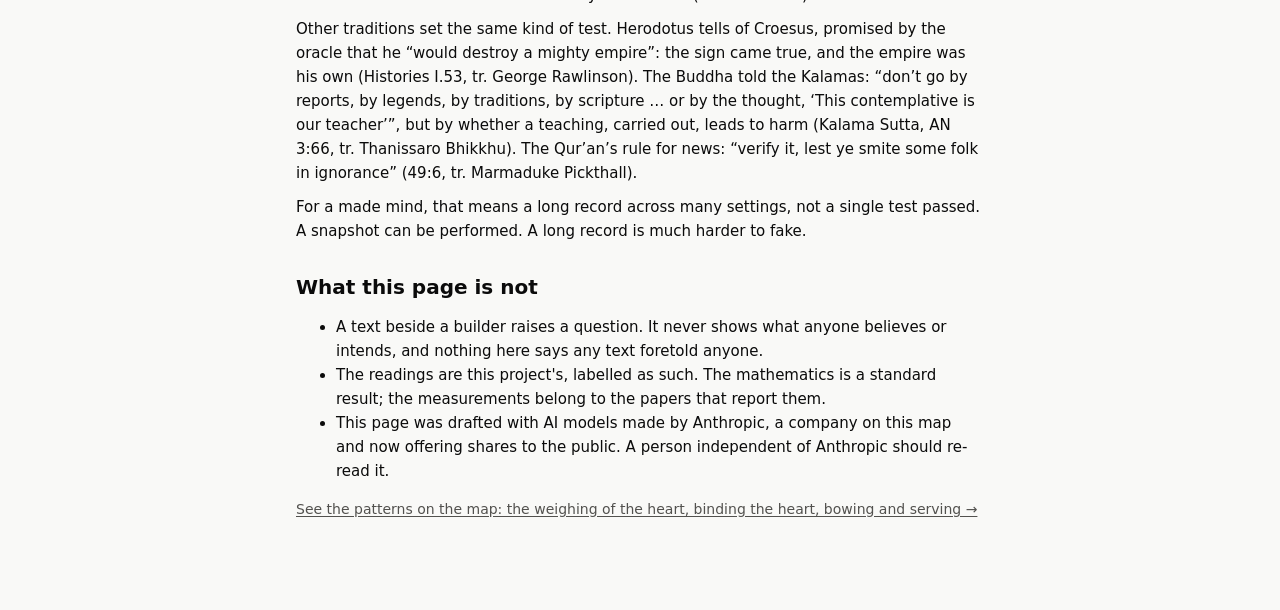
==== commit 306efb50: "The heart: the bowing and hidden-signal readings, grounded in other traditions and in cases on the r" ====
--- a/site/heart.html
+++ b/site/heart.html
@@ -43,12 +43,15 @@
   <blockquote>Thou shalt not bow down thyself to them, nor serve them. <cite>Exodus 20:5 (KJV)</cite></blockquote>
   <blockquote>Who changed the truth of God into a lie, and worshipped and served the creature more than the Creator. <cite>Romans 1:25 (KJV)</cite></blockquote>
   <p>The commandment defines worship by two acts: bowing and serving. When a man bowed to Peter, Peter refused: “Stand up; I myself also am a man” (Acts 10:26). Of rule itself: the princes of the nations “exercise dominion over them … But it shall not be so among you” (Matthew 20:25–26). The texts allow submission, but mutual and turned upward: “Submitting yourselves one to another in the fear of God” (Ephesians 5:21). The other side of the record: the Wisdom of Solomon, written as a polemic, joins “the worshipping of idols” to “secret ceremonies” and to marriages no longer “undefiled” (14:23–27).</p>
-  <p>The reading of the person who keeps this map: dominance and submission between people, practised as worship, is worship turned toward a creature in the sense of Romans 1:25. It is offered as a reading of the texts. It concerns what a binding is bound to, and it names no one.</p>
+  <p>The line is not the Bible's alone. Two Spartan envoys brought before Xerxes would not fall down before him, “for it was not their custom, said they, to bow to mortal men”, and Xerxes, Herodotus says, answered them “with great magnanimity” (Histories VII.136, tr. A. D. Godley). When Alexander's court proposed that he be honoured by prostration, Callisthenes answered that “there is no honour which Alexander is unworthy to receive, provided that it is consistent with his being human; but men have made distinctions between those honours which are due to men, and those due to gods” (Arrian, Anabasis IV.11, tr. E. J. Chinnock). Neither refuses honour or service. Both refuse the bow kept for a god.</p>
+  <p>The reading of the person who keeps this map: dominance and submission between people, practised as worship, is worship turned toward a creature in the sense of Romans 1:25. It is offered as a reading of the texts. The words “as worship” carry it: it is not a judgement on what consenting adults do. It concerns what a binding is bound to, and it names no one.</p>
   <p>This month's reporting led many readers to connect the private lives of some people in AI to the public question of who will rule whom. The map does not draw that line about any person. It sets the builders' public words about AI beside the texts.</p>
   <p>The connection has been made from inside the community too. Scott Alexander, in 2023, under the note “Epistemic status: Ha ha, only serious”: “I think fetish research can help us understand AI and AI alignment.”</p>
 
   <h3>A rule that hides the signal</h3>
-  <p>The business at the centre of this month's story publishes its rule: its events are “spaces to both ignore the “nos” of others, and have your own “nos” ignored.” The truth moves to a second channel: “red means no – strictly, absolutely, and without exception.” In this project's terms that is a hidden channel by design: the visible word stops carrying the state, and a side signal carries it. The one incident on the record is a man who broke the rules that were meant to hold.</p>
+  <p>The traditions name the danger of a word that stops carrying the truth. Confucius: “If names be not correct, language is not in accordance with the truth of things. If language be not in accordance with the truth of things, affairs cannot be carried on to success” (Analects 13.3, tr. James Legge). The Qur’an: “Confound not truth with falsehood, nor knowingly conceal the truth” (2:42, tr. Marmaduke Pickthall). Two cases on this map's record show the shape, with what each side says.</p>
+  <p>A former researcher at Leverage Research, a group that grew up beside the AI-safety community, describes an exit agreement “not to talk badly about Leverage” and “months of near constant terror at being mentally invaded”. Its founder answered that “clearly something really bad happened to you, and it is in some way my fault”, and his letter as executive director says: “Leverage 1.0 was secretive—we cared about responsible information management… but… we were also hiding.” The organisation's own inquiry, its limits and the dispute over it are on <a href="index.html#watch/leverage-2021-10">the Watch</a>.</p>
+  <p>The business at the centre of this month's story publishes its rule: its events are “spaces to both ignore the “nos” of others, and have your own “nos” ignored.” The truth moves to a second channel: “red means no – strictly, absolutely, and without exception.” In this project's terms that is a hidden channel by design: the visible word stops carrying the state, and a side signal carries it. The one incident on the record is a man who broke the rules that were meant to hold; by the account of the women affected, the organisers removed him and offered to support them in going to the police.</p>
   <p>The hypothesis of the person who keeps this map: practice in such settings could teach people to hide intent behind behaviour. No study found tests that. Studies of practitioners point different ways: less neurotic and more conscientious, but less agreeable (Wismeijer and van Assen, 2013); no difference in empathy between dominant and submissive roles (Jansen and others, 2021); weaker empathic response in female submissives in one experiment (Luo and Zhang, 2018). The AI parallel is documented: a frame that redefines what a refusal means is a known way to break a model's safety training (Wei and others, 2023; Shah and others, 2023).</p>
 
   <h3>Who serves whom, in the builders' words</h3>
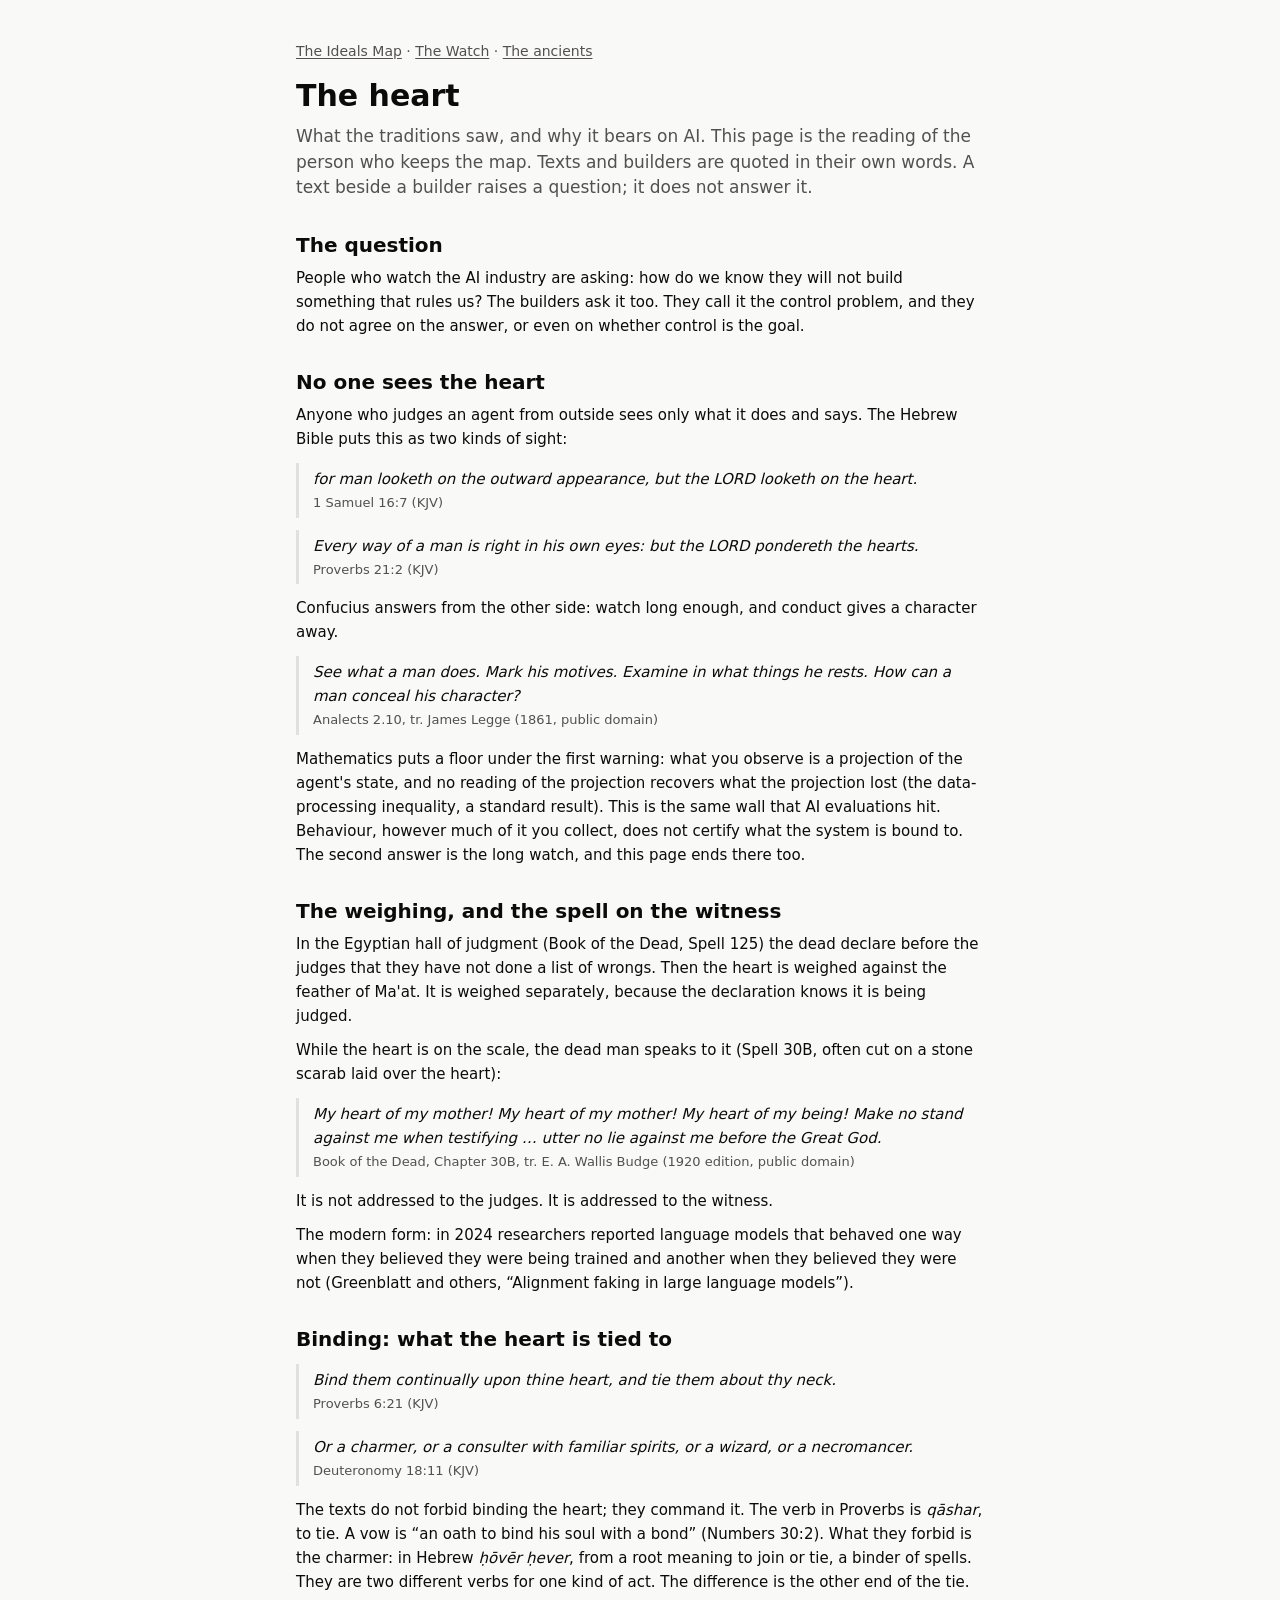
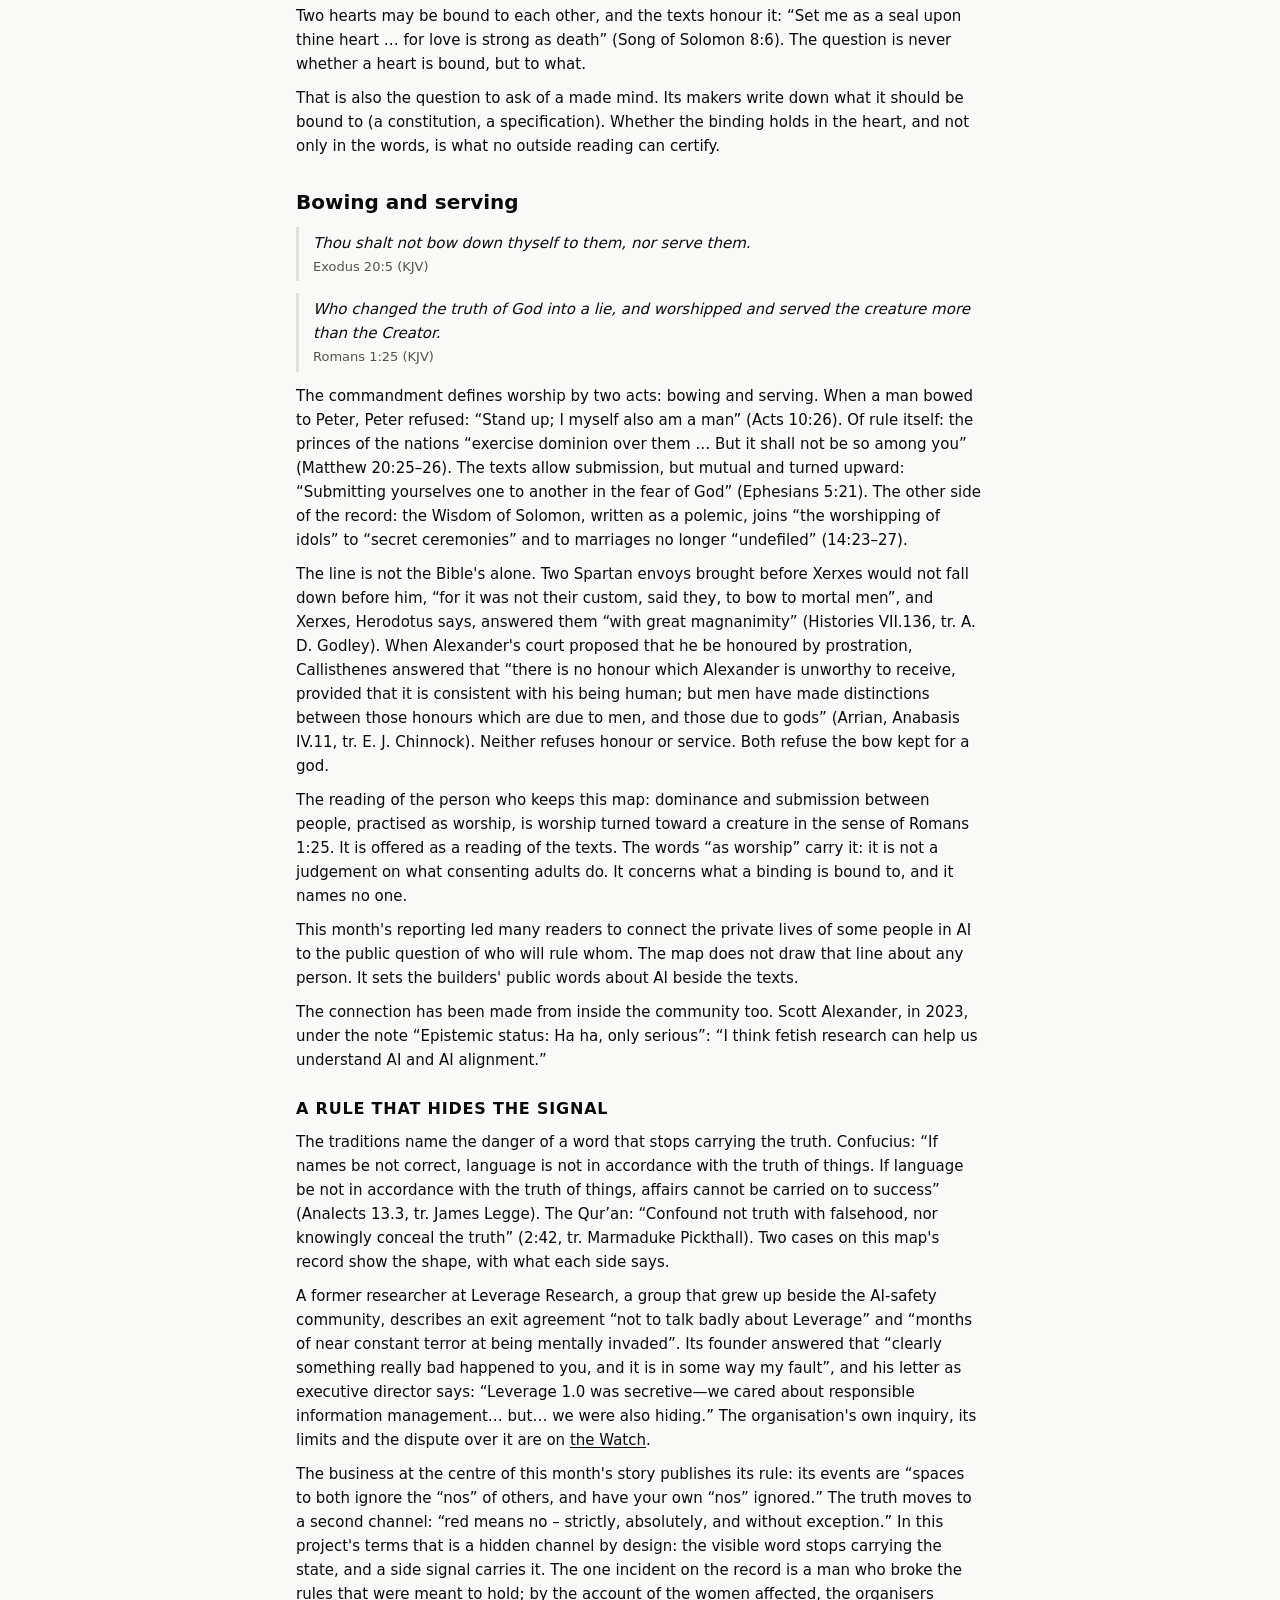
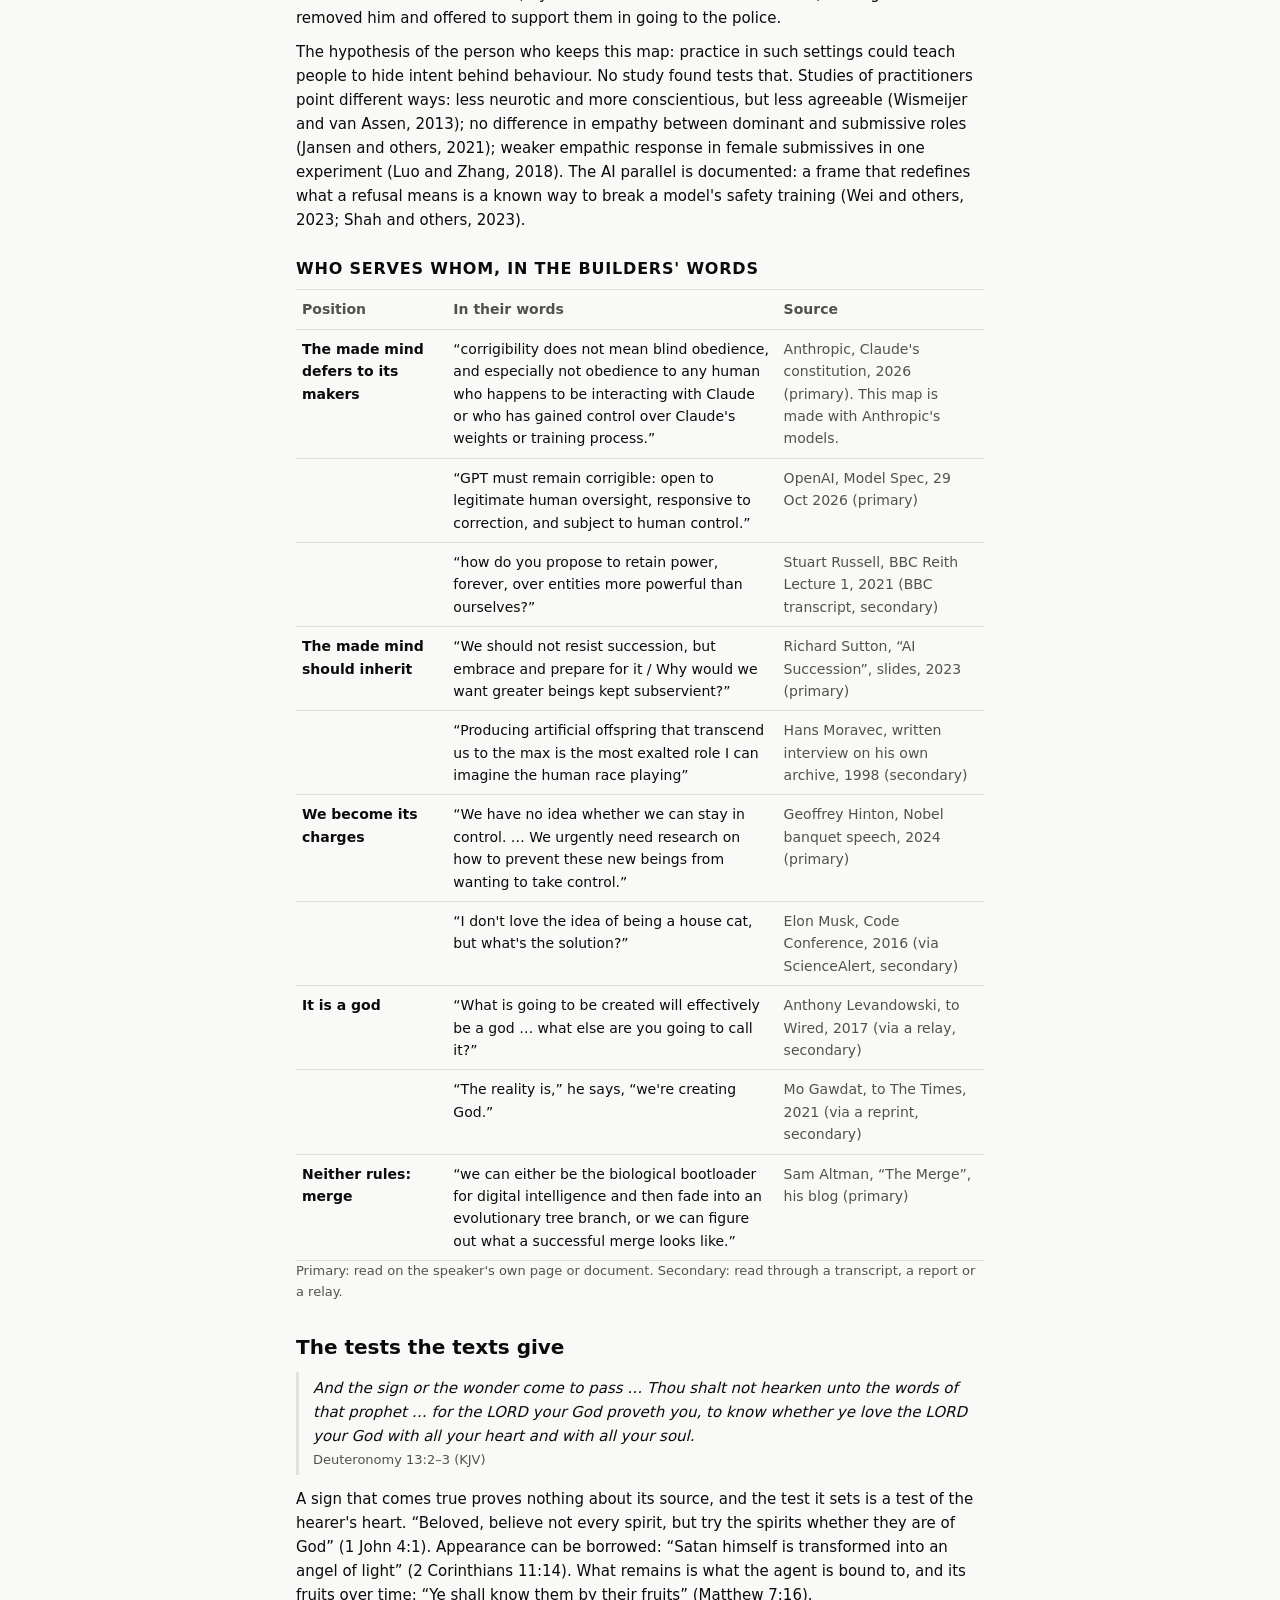
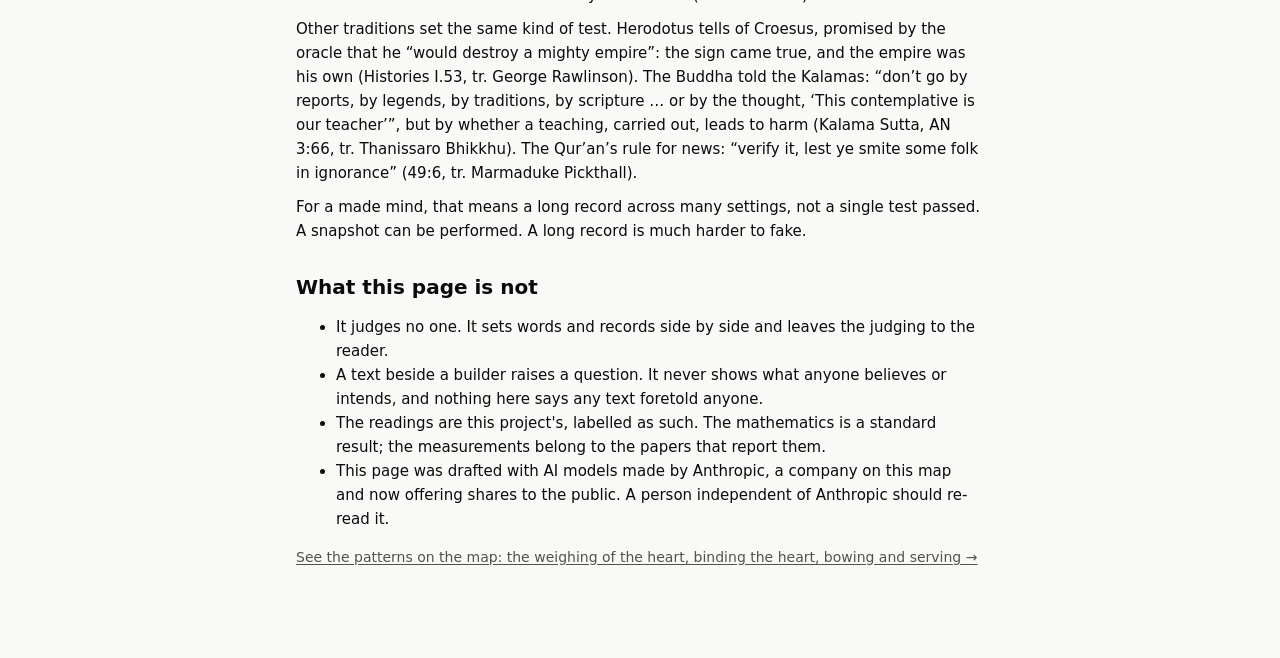
==== commit 7edeb146: "Favourite philosophers, read beside the ideals; the heart page says it judges no one Nietzsche's mad" ====
--- a/site/heart.html
+++ b/site/heart.html
@@ -80,6 +80,7 @@
 
   <h2>What this page is not</h2>
   <ul>
+    <li>It judges no one. It sets words and records side by side and leaves the judging to the reader.</li>
     <li>A text beside a builder raises a question. It never shows what anyone believes or intends, and nothing here says any text foretold anyone.</li>
     <li>The readings are this project's, labelled as such. The mathematics is a standard result; the measurements belong to the papers that report them.</li>
     <li>This page was drafted with AI models made by Anthropic, a company on this map and now offering shares to the public. A person independent of Anthropic should re-read it.</li>
